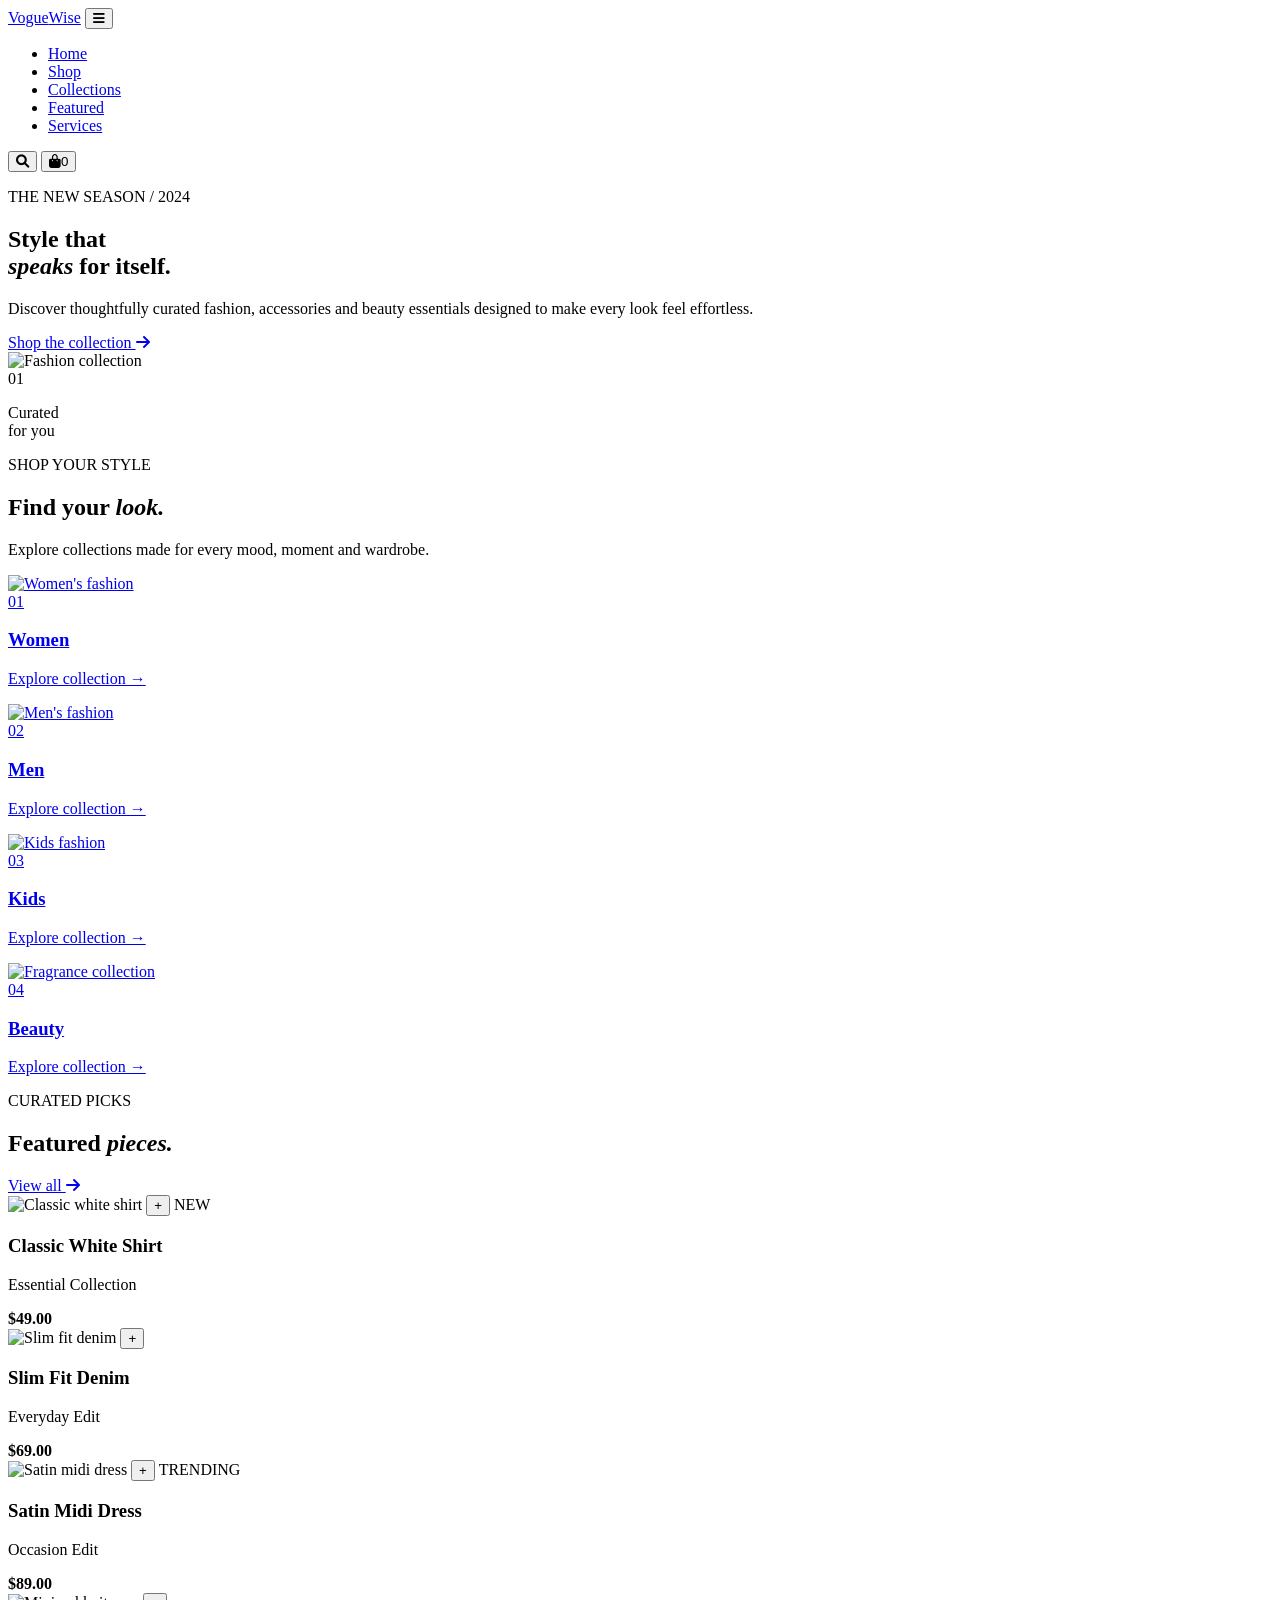
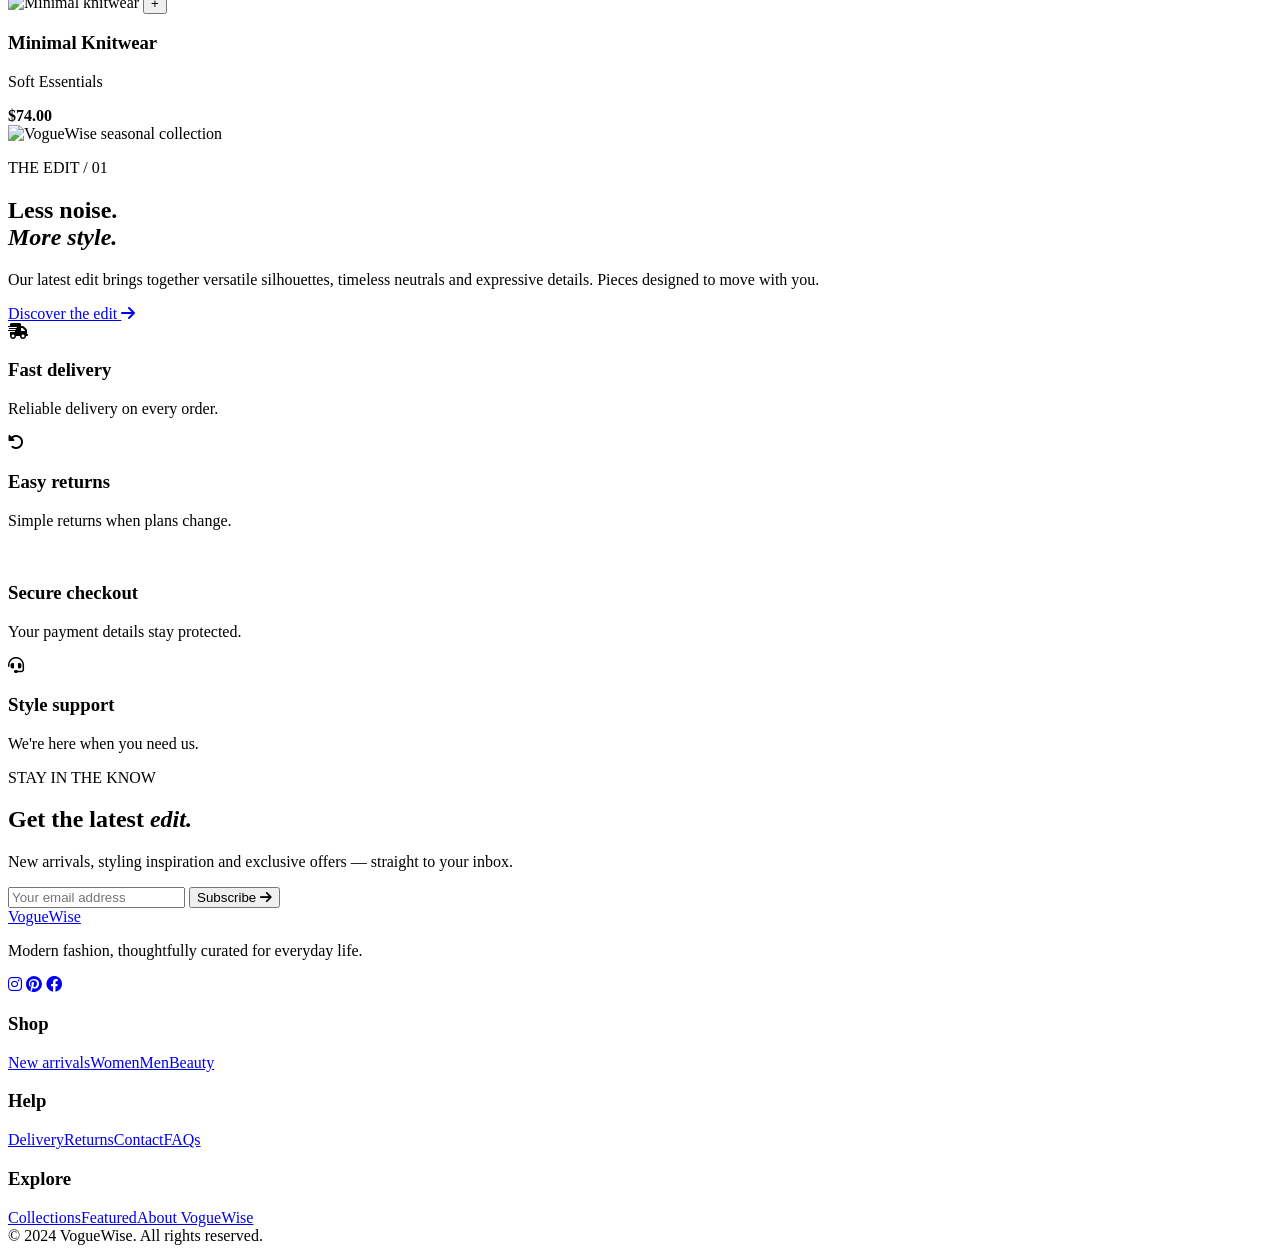
==== index.html @ 125bd2b4 "Redesign VogueWise fashion website" ====
<!DOCTYPE html>
<html lang="en">
<head>
  <meta charset="UTF-8">
  <meta name="viewport" content="width=device-width, initial-scale=1.0">
  <meta name="description" content="VogueWise — curated fashion for modern living.">
  <title>VogueWise | Modern Fashion</title>
  <link rel="preconnect" href="https://fonts.googleapis.com">
  <link rel="preconnect" href="https://fonts.gstatic.com" crossorigin>
  <link href="https://fonts.googleapis.com/css2?family=DM+Sans:wght@400;500;600;700&family=Playfair+Display:wght@500;600;700&display=swap" rel="stylesheet">
  <link rel="stylesheet" href="fashion.css">
  <link rel="stylesheet" href="https://cdnjs.cloudflare.com/ajax/libs/font-awesome/6.0.0/css/all.min.css">
</head>

<body>
  <header class="site-header">
    <nav class="nav container" aria-label="Main navigation">
      <a class="logo" href="#home">Vogue<span>Wise</span></a>

      <button class="menu-toggle" aria-label="Open menu" aria-expanded="false">
        <i class="fas fa-bars"></i>
      </button>

      <ul class="nav-links">
        <li><a href="#home">Home</a></li>
        <li><a href="#shop">Shop</a></li>
        <li><a href="#collections">Collections</a></li>
        <li><a href="#featured">Featured</a></li>
        <li><a href="#services">Services</a></li>
      </ul>

      <div class="nav-actions">
        <button aria-label="Search"><i class="fas fa-search"></i></button>
        <button aria-label="Shopping bag"><i class="fas fa-bag-shopping"></i><span class="cart-count">0</span></button>
      </div>
    </nav>
  </header>

  <main id="home">
    <section class="hero">
      <div class="hero-content container">
        <div class="hero-copy">
          <p class="eyebrow">THE NEW SEASON / 2024</p>
          <h1>Style that<br><em>speaks</em> for itself.</h1>
          <p class="hero-description">
            Discover thoughtfully curated fashion, accessories and beauty essentials
            designed to make every look feel effortless.
          </p>
          <a class="button button-dark" href="#featured">Shop the collection <i class="fas fa-arrow-right"></i></a>
        </div>
        <div class="hero-image">
          <img src="https://images.unsplash.com/photo-1483985988355-763728e1935b?auto=format&fit=crop&w=1100&q=85" alt="Fashion collection">
          <div class="hero-tag">
            <span>01</span>
            <p>Curated<br>for you</p>
          </div>
        </div>
      </div>
    </section>

    <section class="categories section container" id="shop">
      <div class="section-heading">
        <div>
          <p class="eyebrow">SHOP YOUR STYLE</p>
          <h2>Find your <em>look.</em></h2>
        </div>
        <p>Explore collections made for every mood, moment and wardrobe.</p>
      </div>

      <div class="category-grid">
        <a class="category-card category-large" href="#featured">
          <img src="https://images.unsplash.com/photo-1485968579580-b6d095142e6e?auto=format&fit=crop&w=1000&q=85" alt="Women's fashion">
          <div class="category-overlay"><span>01</span><h3>Women</h3><p>Explore collection →</p></div>
        </a>
        <a class="category-card" href="#featured">
          <img src="https://images.unsplash.com/photo-1516826957135-700dedea698c?auto=format&fit=crop&w=800&q=85" alt="Men's fashion">
          <div class="category-overlay"><span>02</span><h3>Men</h3><p>Explore collection →</p></div>
        </a>
        <a class="category-card" href="#featured">
          <img src="https://images.unsplash.com/photo-1503919005314-30d93d07d823?auto=format&fit=crop&w=800&q=85" alt="Kids fashion">
          <div class="category-overlay"><span>03</span><h3>Kids</h3><p>Explore collection →</p></div>
        </a>
        <a class="category-card" href="#featured">
          <img src="https://images.unsplash.com/photo-1594035910387-fea47794261f?auto=format&fit=crop&w=800&q=85" alt="Fragrance collection">
          <div class="category-overlay"><span>04</span><h3>Beauty</h3><p>Explore collection →</p></div>
        </a>
      </div>
    </section>

    <section class="products section" id="featured">
      <div class="container">
        <div class="section-heading">
          <div>
            <p class="eyebrow">CURATED PICKS</p>
            <h2>Featured <em>pieces.</em></h2>
          </div>
          <a class="text-link" href="#collections">View all <i class="fas fa-arrow-right"></i></a>
        </div>

        <div class="product-grid">
          <article class="product-card">
            <div class="product-image">
              <img src="https://images.unsplash.com/photo-1434389677669-e08b4cac3105?auto=format&fit=crop&w=900&q=85" alt="Classic white shirt">
              <button class="quick-add" aria-label="Add Classic White Shirt to cart">+</button>
              <span class="product-label">NEW</span>
            </div>
            <div class="product-info"><div><h3>Classic White Shirt</h3><p>Essential Collection</p></div><strong>$49.00</strong></div>
          </article>

          <article class="product-card">
            <div class="product-image">
              <img src="https://images.unsplash.com/photo-1544441893-675973e31985?auto=format&fit=crop&w=900&q=85" alt="Slim fit denim">
              <button class="quick-add" aria-label="Add Slim Fit Denim to cart">+</button>
            </div>
            <div class="product-info"><div><h3>Slim Fit Denim</h3><p>Everyday Edit</p></div><strong>$69.00</strong></div>
          </article>

          <article class="product-card">
            <div class="product-image">
              <img src="https://images.unsplash.com/photo-1595777457583-95e059d581b8?auto=format&fit=crop&w=900&q=85" alt="Satin midi dress">
              <button class="quick-add" aria-label="Add Satin Midi Dress to cart">+</button>
              <span class="product-label">TRENDING</span>
            </div>
            <div class="product-info"><div><h3>Satin Midi Dress</h3><p>Occasion Edit</p></div><strong>$89.00</strong></div>
          </article>

          <article class="product-card">
            <div class="product-image">
              <img src="https://images.unsplash.com/photo-1529139574466-a303027c1d8b?auto=format&fit=crop&w=900&q=85" alt="Minimal knitwear">
              <button class="quick-add" aria-label="Add Minimal Knitwear to cart">+</button>
            </div>
            <div class="product-info"><div><h3>Minimal Knitwear</h3><p>Soft Essentials</p></div><strong>$74.00</strong></div>
          </article>
        </div>
      </div>
    </section>

    <section class="editorial section container" id="collections">
      <div class="editorial-image">
        <img src="https://images.unsplash.com/photo-1490481651871-ab68de25d43d?auto=format&fit=crop&w=1100&q=85" alt="VogueWise seasonal collection">
      </div>
      <div class="editorial-copy">
        <p class="eyebrow">THE EDIT / 01</p>
        <h2>Less noise.<br><em>More style.</em></h2>
        <p>Our latest edit brings together versatile silhouettes, timeless neutrals and expressive details. Pieces designed to move with you.</p>
        <a class="button button-outline" href="#featured">Discover the edit <i class="fas fa-arrow-right"></i></a>
      </div>
    </section>

    <section class="services section" id="services">
      <div class="container service-grid">
        <div><i class="fas fa-truck-fast"></i><h3>Fast delivery</h3><p>Reliable delivery on every order.</p></div>
        <div><i class="fas fa-rotate-left"></i><h3>Easy returns</h3><p>Simple returns when plans change.</p></div>
        <div><i class="fas fa-shield-halved"></i><h3>Secure checkout</h3><p>Your payment details stay protected.</p></div>
        <div><i class="fas fa-headset"></i><h3>Style support</h3><p>We're here when you need us.</p></div>
      </div>
    </section>

    <section class="newsletter">
      <div class="container newsletter-inner">
        <div>
          <p class="eyebrow">STAY IN THE KNOW</p>
          <h2>Get the latest <em>edit.</em></h2>
          <p>New arrivals, styling inspiration and exclusive offers — straight to your inbox.</p>
        </div>
        <form class="subscribe-form">
          <label class="sr-only" for="email">Email address</label>
          <input id="email" type="email" placeholder="Your email address" required>
          <button type="submit">Subscribe <i class="fas fa-arrow-right"></i></button>
        </form>
      </div>
    </section>
  </main>

  <footer>
    <div class="container footer-main">
      <div class="footer-brand">
        <a class="logo" href="#home">Vogue<span>Wise</span></a>
        <p>Modern fashion, thoughtfully curated for everyday life.</p>
        <div class="social-links">
          <a href="#" aria-label="Instagram"><i class="fab fa-instagram"></i></a>
          <a href="#" aria-label="Pinterest"><i class="fab fa-pinterest"></i></a>
          <a href="#" aria-label="Facebook"><i class="fab fa-facebook"></i></a>
        </div>
      </div>
      <div class="footer-links">
        <div><h3>Shop</h3><a href="#featured">New arrivals</a><a href="#featured">Women</a><a href="#featured">Men</a><a href="#featured">Beauty</a></div>
        <div><h3>Help</h3><a href="#services">Delivery</a><a href="#services">Returns</a><a href="#services">Contact</a><a href="#services">FAQs</a></div>
        <div><h3>Explore</h3><a href="#collections">Collections</a><a href="#featured">Featured</a><a href="#home">About VogueWise</a></div>
      </div>
    </div>
    <div class="container footer-bottom"><span>© 2024 VogueWise. All rights reserved.</span></div>
  </footer>

  <script>
    const menuToggle = document.querySelector('.menu-toggle');
    const navLinks = document.querySelector('.nav-links');
    const cartCount = document.querySelector('.cart-count');
    let count = 0;

    menuToggle.addEventListener('click', () => {
      const open = navLinks.classList.toggle('open');
      menuToggle.setAttribute('aria-expanded', open);
      menuToggle.innerHTML = open ? '<i class="fas fa-xmark"></i>' : '<i class="fas fa-bars"></i>';
    });

    document.querySelectorAll('.nav-links a').forEach(link => {
      link.addEventListener('click', () => {
        navLinks.classList.remove('open');
        menuToggle.setAttribute('aria-expanded', 'false');
        menuToggle.innerHTML = '<i class="fas fa-bars"></i>';
      });
    });

    document.querySelectorAll('.quick-add').forEach(button => {
      button.addEventListener('click', () => {
        count++;
        cartCount.textContent = count;
        button.textContent = '✓';
        setTimeout(() => button.textContent = '+', 900);
      });
    });

    document.querySelector('.subscribe-form').addEventListener('submit', (event) => {
      event.preventDefault();
      const button = event.currentTarget.querySelector('button');
      button.innerHTML = 'Subscribed ✓';
      event.currentTarget.reset();
    });
  </script>
</body>
</html>
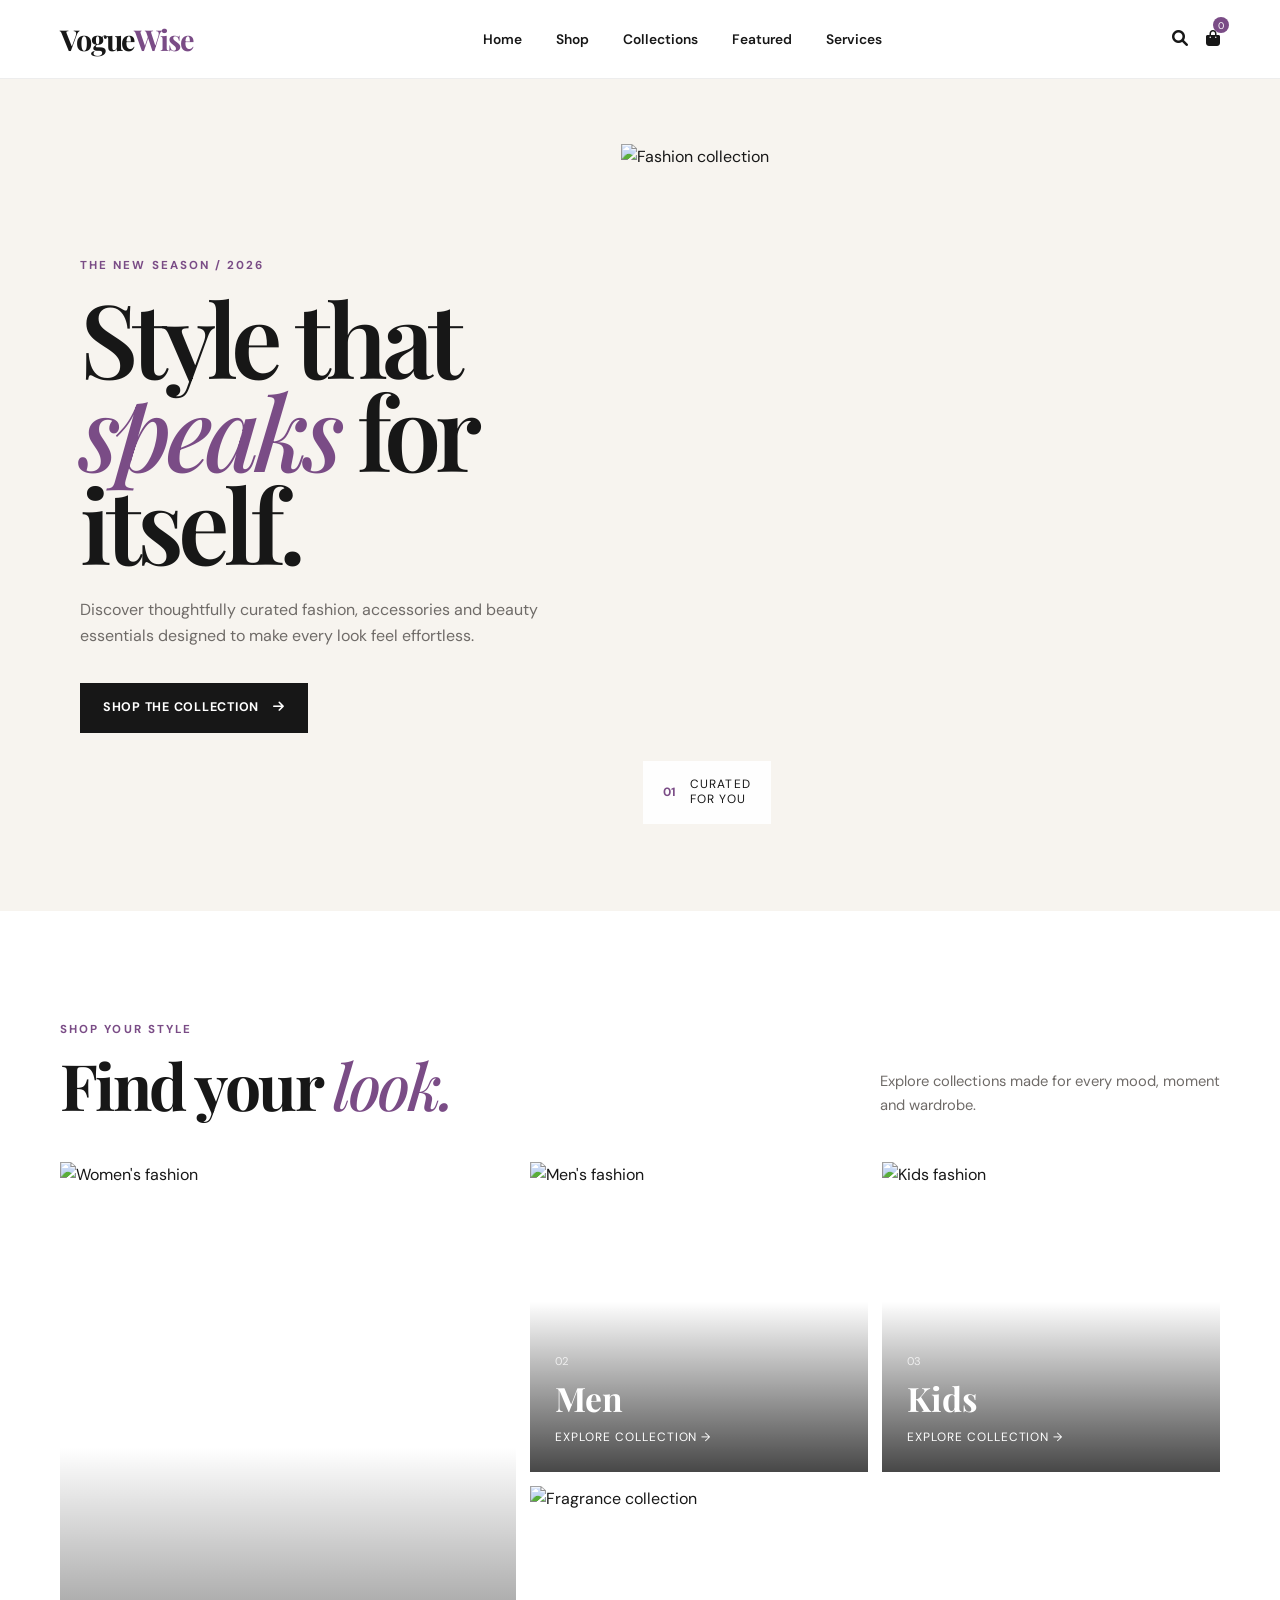
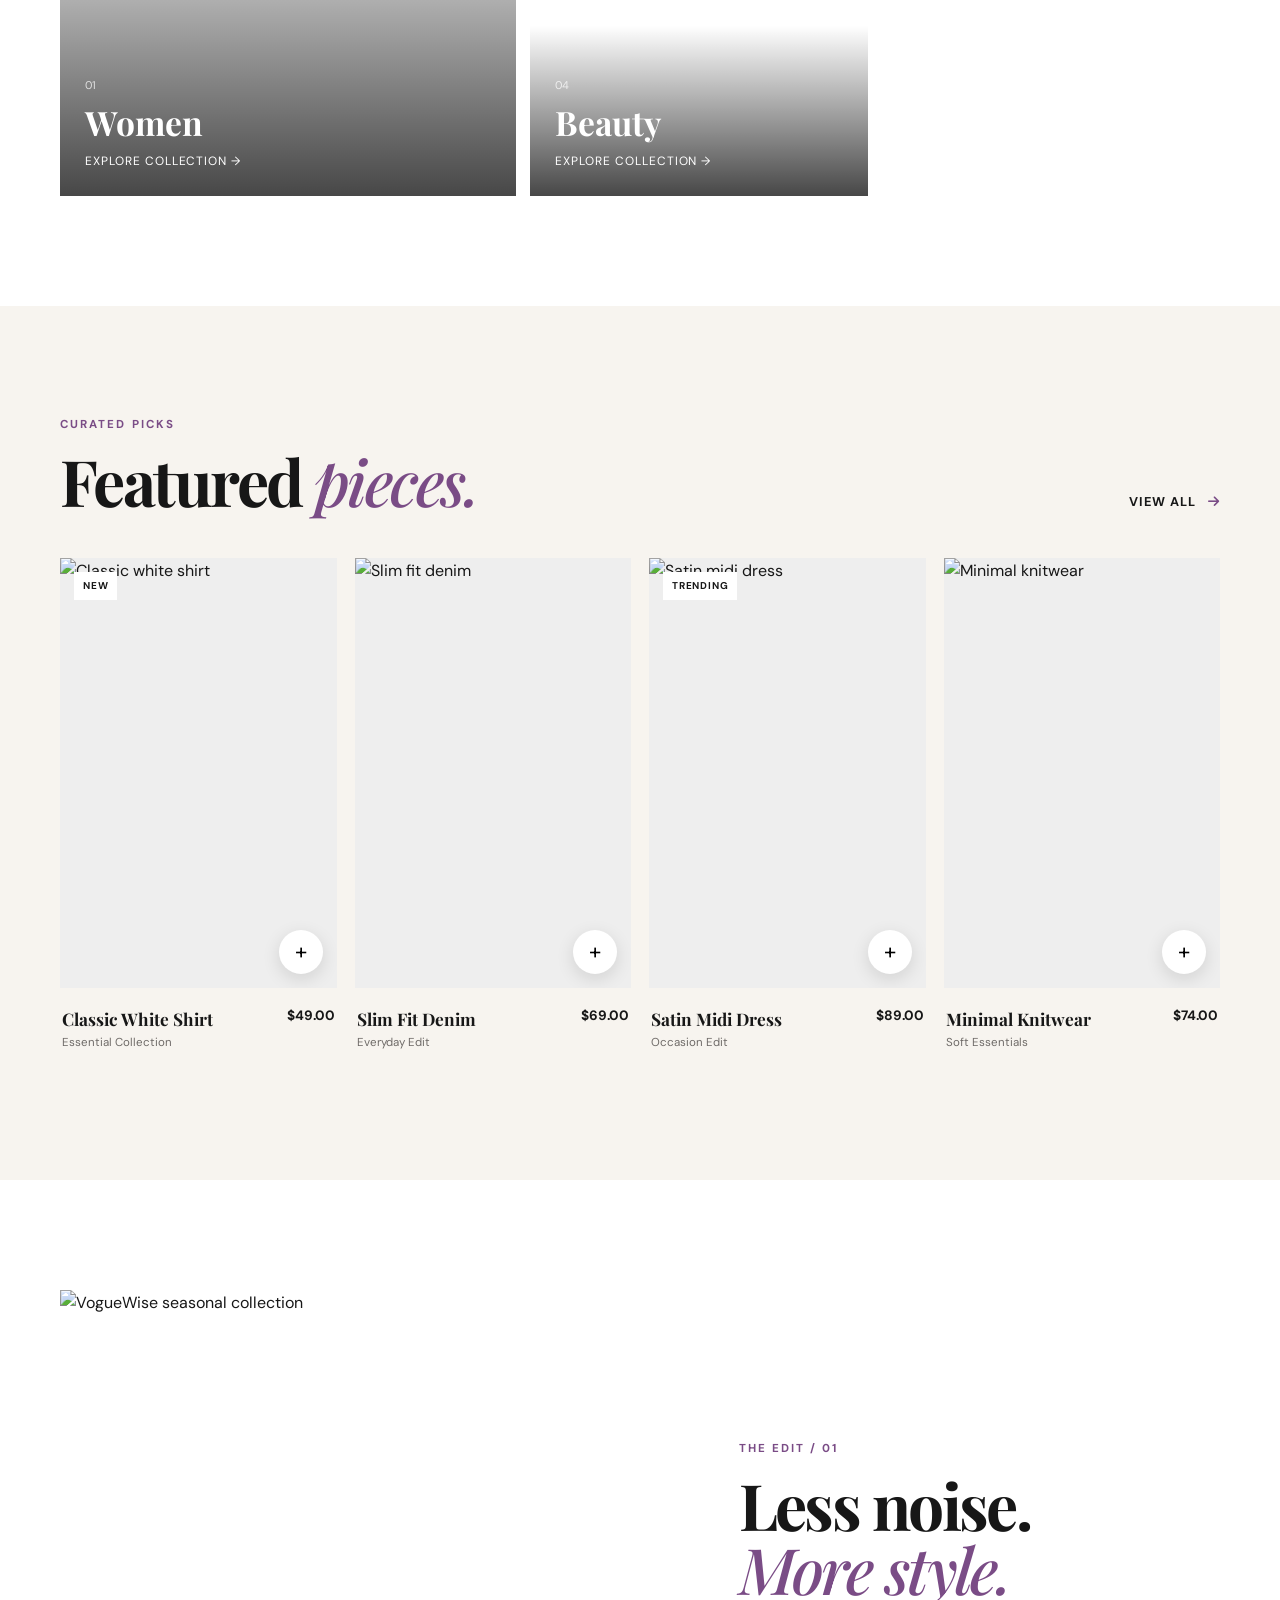
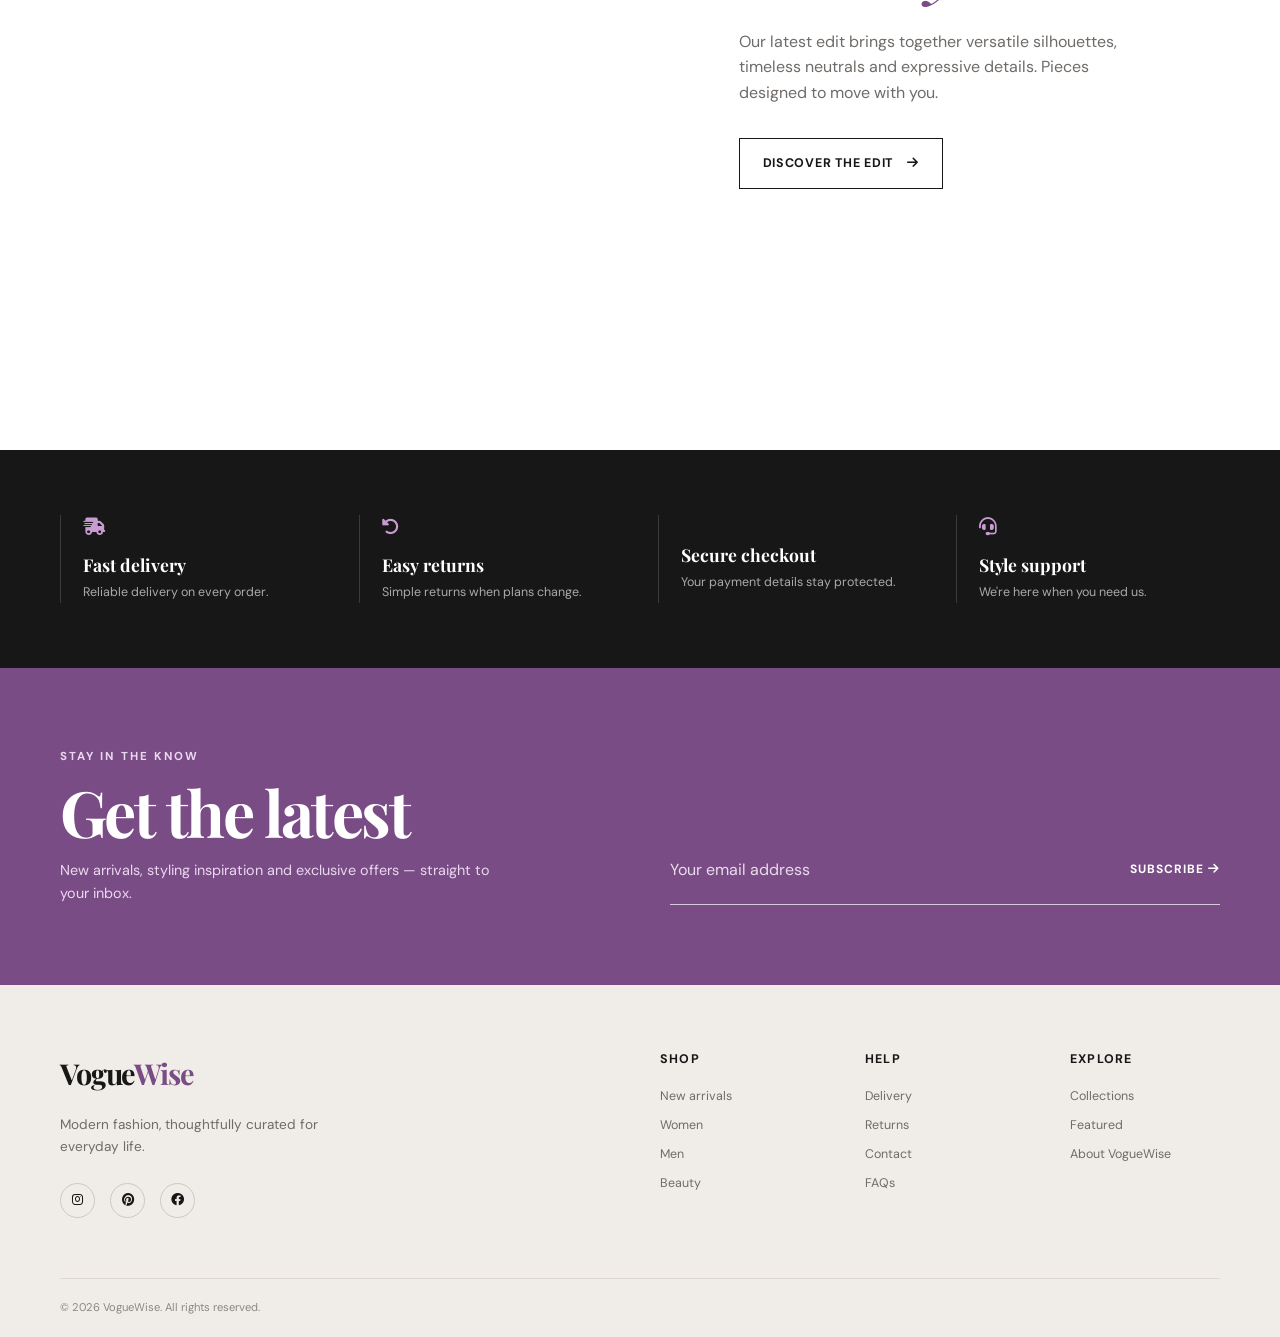
==== commit aaab8763: "Update footer and season year" ====
--- a/index.html
+++ b/index.html
@@ -40,7 +40,7 @@
     <section class="hero">
       <div class="hero-content container">
         <div class="hero-copy">
-          <p class="eyebrow">THE NEW SEASON / 2024</p>
+          <p class="eyebrow">THE NEW SEASON / 2026</p>
           <h1>Style that<br><em>speaks</em> for itself.</h1>
           <p class="hero-description">
             Discover thoughtfully curated fashion, accessories and beauty essentials
@@ -189,7 +189,7 @@
         <div><h3>Explore</h3><a href="#collections">Collections</a><a href="#featured">Featured</a><a href="#home">About VogueWise</a></div>
       </div>
     </div>
-    <div class="container footer-bottom"><span>© 2024 VogueWise. All rights reserved.</span></div>
+    <div class="container footer-bottom"><span>© 2026 VogueWise. All rights reserved.</span></div>
   </footer>
 
   <script>
--- a/fashion.css
+++ b/fashion.css
@@ -0,0 +1,326 @@
+*{
+  margin:0;
+  padding:0;
+  box-sizing:border-box
+}
+
+:root{
+  --ink:#171717;--muted:#6f6b68;--cream:#f7f4ef;--warm:#eee9e1;
+  --white:#fff;--accent:#7a4c86;--line:#ddd7cf
+}
+
+html{
+  scroll-behavior:smooth
+}
+
+body{
+  font-family:'DM Sans',sans-serif;
+  color:var(--ink);
+  background:var(--white);
+  line-height:1.6
+}
+
+img{
+  display:block;
+  width:100%
+}
+
+button,input{
+  font:inherit
+}
+
+button{
+  cursor:pointer
+}
+
+a{
+  color:inherit;
+  text-decoration:none
+}
+
+.container{
+  width:min(1160px,calc(100% - 48px));
+  margin-inline:auto
+}
+
+.section{
+  padding:110px 0
+}
+
+.eyebrow{
+  font-size:.72rem;
+  letter-spacing:.18em;
+  font-weight:700;
+  color:var(--accent);
+  margin-bottom:14px
+}
+
+h1,h2,h3,.logo{
+  font-family:'Playfair Display',serif
+}
+
+h1{
+  font-size:clamp(4rem,8vw,7.5rem);
+  line-height:.91;
+  font-weight:600;
+  letter-spacing:-.055em
+}
+
+h2{
+  font-size:clamp(2.6rem,5vw,4.5rem);
+  line-height:1;
+  letter-spacing:-.04em
+}
+
+h1 em,h2 em{
+  font-weight:500;
+  color:var(--accent)
+}
+
+.site-header{
+  position:sticky;
+  top:0;z-index:100;
+  background:rgba(255,255,255,.94);
+  backdrop-filter:blur(12px);
+  border-bottom:1px solid rgba(0,0,0,.07)
+}
+
+.nav{
+  height:78px;
+  display:flex;
+  align-items:center;
+  justify-content:space-between;
+  gap:30px
+}
+
+.logo{
+  font-size:1.8rem;
+  font-weight:700;
+  letter-spacing:-.04em
+}
+
+.logo span{
+  color:var(--accent)
+}
+
+.nav-links{
+  display:flex;
+  gap:34px;
+  list-style:none
+}
+.nav-links a{
+  font-size:.86rem;
+  font-weight:600;
+ transition:color .2s
+}
+.nav-links a:hover{
+  color:var(--accent)
+}
+.nav-actions{
+  display:flex;
+  gap:18px
+}
+.nav-actions button,.menu-toggle{
+  border:0;
+  background:none;
+  color:var(--ink);
+  font-size:1rem;
+  position:relative
+}
+.cart-count{
+  position:absolute;
+  top:-9px;
+  right:-9px;
+  background:var(--accent);
+  color:#fff;
+  width:16px;
+  height:16px;
+  border-radius:50%;
+  font-size:.6rem;
+  display:grid;
+  place-items:center
+}
+.menu-toggle{
+  display:none
+}
+
+.hero{
+  background:var(--cream);
+  min-height:calc(100vh - 78px);
+  display:flex;
+  align-items:center;
+  padding:65px 0
+}
+.hero-content{
+  display:grid;
+  grid-template-columns:.9fr 1.1fr;
+  align-items:center;
+  gap:70px
+}
+.hero-copy{
+  padding-left:20px
+}
+.hero-description{
+  max-width:470px;
+  color:var(--muted);
+  font-size:1rem;
+  margin:28px 0 34px
+}
+
+.hero-image{
+  height:min(720px,78vh);
+  position:relative;overflow:hidden
+}
+.hero-image img{
+  height:100%;
+  object-fit:cover
+}
+.hero-tag{
+  position:absolute;
+  bottom:22px;left:22px;
+  background:rgba(255,255,255,.93);
+  padding:16px 20px;
+  display:flex;
+  gap:14px;
+  align-items:center
+}
+.hero-tag span{
+  color:var(--accent);
+  font-size:.75rem;
+  font-weight:700
+}
+.hero-tag p{
+  font-size:.75rem;
+  line-height:1.3;
+  text-transform:uppercase;
+  letter-spacing:.1em
+}
+.button{
+  display:inline-flex;
+  align-items:center;
+  gap:14px;
+  padding:15px 23px;
+  font-size:.78rem;
+  font-weight:700;
+  letter-spacing:.06em;
+  text-transform:uppercase;
+  transition:.25s
+}
+.button-dark{
+  background:var(--ink);
+  color:#fff
+}
+.button-dark:hover{
+  background:var(--accent);
+  transform:translateY(-2px)
+}
+.button-outline{
+  border:1px solid var(--ink)
+}
+.button-outline:hover{
+  background:var(--ink);
+  color:#fff
+}
+.section-heading{
+  display:flex;
+  align-items:end;
+  justify-content:space-between;
+  gap:30px;
+  margin-bottom:45px
+}
+.section-heading>p{
+  max-width:340px;
+  color:var(--muted);
+  font-size:.92rem
+}
+.text-link{
+  font-size:.8rem;
+  font-weight:700;
+  text-transform:uppercase;
+  letter-spacing:.08em
+}
+.text-link i{
+  margin-left:8px;
+  color:var(--accent)
+}
+.category-grid{
+  display:grid;
+  grid-template-columns:1.35fr 1fr 1fr;
+  grid-template-rows:310px 310px;
+  gap:14px
+}
+.category-card{
+  position:relative;
+  overflow:hidden
+}
+.category-large{
+  grid-row:span 2
+}
+.category-card img{
+  height:100%;
+  object-fit:cover;
+  transition:transform .6s
+}
+.category-card:hover img{
+  transform:scale(1.045)
+}
+.category-overlay{
+  position:absolute;
+  inset:0;padding:25px;
+  color:#fff;
+  background:linear-gradient(transparent 45%,rgba(0,0,0,.72));
+  display:flex;
+  flex-direction:column;
+  justify-content:end
+}
+.category-overlay span{
+  font-size:.7rem;opacity:.75
+}
+.category-overlay h3{
+  font-size:2.1rem;
+  margin:2px 0
+}
+.category-overlay p{
+  font-size:.75rem;
+  text-transform:uppercase;
+  letter-spacing:.08em
+}
+.products{
+  background:var(--cream)}.product-grid{display:grid;grid-template-columns:repeat(4,1fr);gap:18px}.product-card{min-width:0}.product-image{height:430px;position:relative;overflow:hidden;background:#eee}.product-image img{height:100%;object-fit:cover;transition:transform .5s}.product-card:hover img{transform:scale(1.035)}
+.quick-add{
+  position:absolute;right:14px;bottom:14px;width:44px;height:44px;border:0;border-radius:50%;background:#fff;font-size:1.4rem;box-shadow:0 5px 18px rgba(0,0,0,.12);transition:.2s}.quick-add:hover{background:var(--accent);color:#fff}
+.product-label{position:absolute;top:14px;left:14px;background:#fff;padding:6px 9px;font-size:.62rem;font-weight:700;letter-spacing:.08em}.product-info{display:flex;justify-content:space-between;gap:15px;padding:17px 2px}.product-info h3{font-size:1.08rem}.product-info p{font-size:.72rem;color:var(--muted);margin-top:2px}.product-info strong{font-size:.85rem;white-space:nowrap}
+.editorial{
+  display:grid;grid-template-columns:1.1fr .9fr;gap:90px;align-items:center}.editorial-image{height:650px;overflow:hidden}.editorial-image img{height:100%;object-fit:cover}.editorial-copy p:not(.eyebrow){color:var(--muted);max-width:420px;margin:28px 0 32px}
+.services{
+  background:var(--ink);color:#fff;padding:65px 0}.service-grid{display:grid;grid-template-columns:repeat(4,1fr);gap:35px}.service-grid div{border-left:1px solid #3b3b3b;padding-left:22px}.service-grid i{color:#c99bd3;font-size:1.1rem;margin-bottom:15px}.service-grid h3{font-size:1.1rem;margin-bottom:4px}.service-grid p{font-size:.78rem;color:#aaa}
+.newsletter{
+  background:var(--accent);color:#fff;padding:80px 0}.newsletter .eyebrow{color:#ead9ee}.newsletter-inner{display:grid;grid-template-columns:1fr 1fr;align-items:end;gap:60px}.newsletter h2{margin-bottom:15px}.newsletter-inner>div>p:last-child{color:#ead9ee;max-width:450px;font-size:.9rem}.subscribe-form{display:flex;border-bottom:1px solid rgba(255,255,255,.7);padding-bottom:10px}.subscribe-form input{flex:1;border:0;outline:0;background:none;color:#fff;padding:12px 0}.subscribe-form input::placeholder{color:#e8ddea}.subscribe-form button{border:0;background:none;color:#fff;font-weight:700;text-transform:uppercase;font-size:.75rem;letter-spacing:.08em}
+footer{
+  background:#f0ede8;padding:65px 0 0}.footer-main{display:flex;justify-content:space-between;gap:60px;padding-bottom:60px}.footer-brand{max-width:300px}.footer-brand>p{color:var(--muted);font-size:.85rem;margin:18px 0 25px}.social-links{display:flex;gap:15px}.social-links a{width:35px;height:35px;border:1px solid #cfc8bf;border-radius:50%;display:grid;place-items:center;font-size:.8rem;transition:.2s}.social-links a:hover{background:var(--ink);color:#fff;border-color:var(--ink)}
+.footer-links{
+  display:grid;
+  grid-template-columns:repeat(3,150px);
+  gap:55px
+}
+.footer-links h3{font-family:'DM Sans';font-size:.78rem;text-transform:uppercase;letter-spacing:.1em;margin-bottom:17px}.footer-links a{display:block;color:var(--muted);font-size:.78rem;margin:9px 0}.footer-links a:hover{color:var(--accent)}
+.footer-bottom{border-top:1px solid var(--line);padding:20px 0;display:flex;justify-content:space-between;color:#888;font-size:.7rem}
+.sr-only{position:absolute;width:1px;height:1px;padding:0;margin:-1px;overflow:hidden;clip:rect(0,0,0,0);white-space:nowrap;border:0}
+
+@media(max-width:900px){
+  .nav-links{gap:18px}.hero-content{grid-template-columns:1fr 1fr;gap:35px}.hero-image{height:600px}
+  .category-grid{grid-template-columns:1fr 1fr;grid-template-rows:330px 330px}.category-large{grid-row:auto}
+  .product-grid{grid-template-columns:repeat(2,1fr)}.product-image{height:470px}
+  .editorial{gap:45px}.editorial-image{height:540px}.service-grid{grid-template-columns:repeat(2,1fr)}
+}
+@media(max-width:700px){
+  .container{width:min(100% - 32px,1160px)}.nav{height:70px}.menu-toggle{display:block;order:2}.nav-actions{order:3}.nav-links{position:absolute;top:70px;left:0;right:0;background:#fff;padding:20px 16px;display:none;flex-direction:column;gap:0;border-bottom:1px solid var(--line);box-shadow:0 10px 25px rgba(0,0,0,.05)}.nav-links.open{display:flex}.nav-links li{border-bottom:1px solid #eee}.nav-links a{display:block;padding:14px 4px}.nav-actions button:first-child{display:none}
+  .hero{padding:40px 0 60px}.hero-content{grid-template-columns:1fr;gap:35px}.hero-copy{padding-left:0}.hero-image{height:480px}.hero-description{margin:22px 0 28px}
+  .section{padding:75px 0}.section-heading{display:block;margin-bottom:30px}.section-heading>p{margin-top:18px}.category-grid{grid-template-columns:1fr 1fr;grid-template-rows:260px 260px;gap:9px}.category-overlay{padding:15px}.category-overlay h3{font-size:1.5rem}.category-overlay p{font-size:.62rem}
+  .product-grid{gap:25px 12px}.product-image{height:320px}.product-info{display:block}.product-info strong{display:block;margin-top:5px}
+  .editorial{grid-template-columns:1fr;gap:35px}.editorial-image{height:430px}
+  .service-grid{grid-template-columns:1fr 1fr;gap:28px 15px}.service-grid div{padding-left:14px}
+  .newsletter-inner{grid-template-columns:1fr;gap:30px}.subscribe-form{width:100%}
+  .footer-main{display:block;padding-bottom:40px}.footer-links{grid-template-columns:repeat(3,1fr);gap:18px;margin-top:45px}.footer-bottom{display:block;line-height:1.8}
+}
+@media(max-width:420px){h1{font-size:3.5rem}.category-grid{grid-template-columns:1fr;grid-template-rows:330px 330px 330px 330px}.product-grid{grid-template-columns:1fr}.product-image{height:430px}.footer-links{grid-template-columns:1fr 1fr}.footer-links div:last-child{grid-column:span 2}}
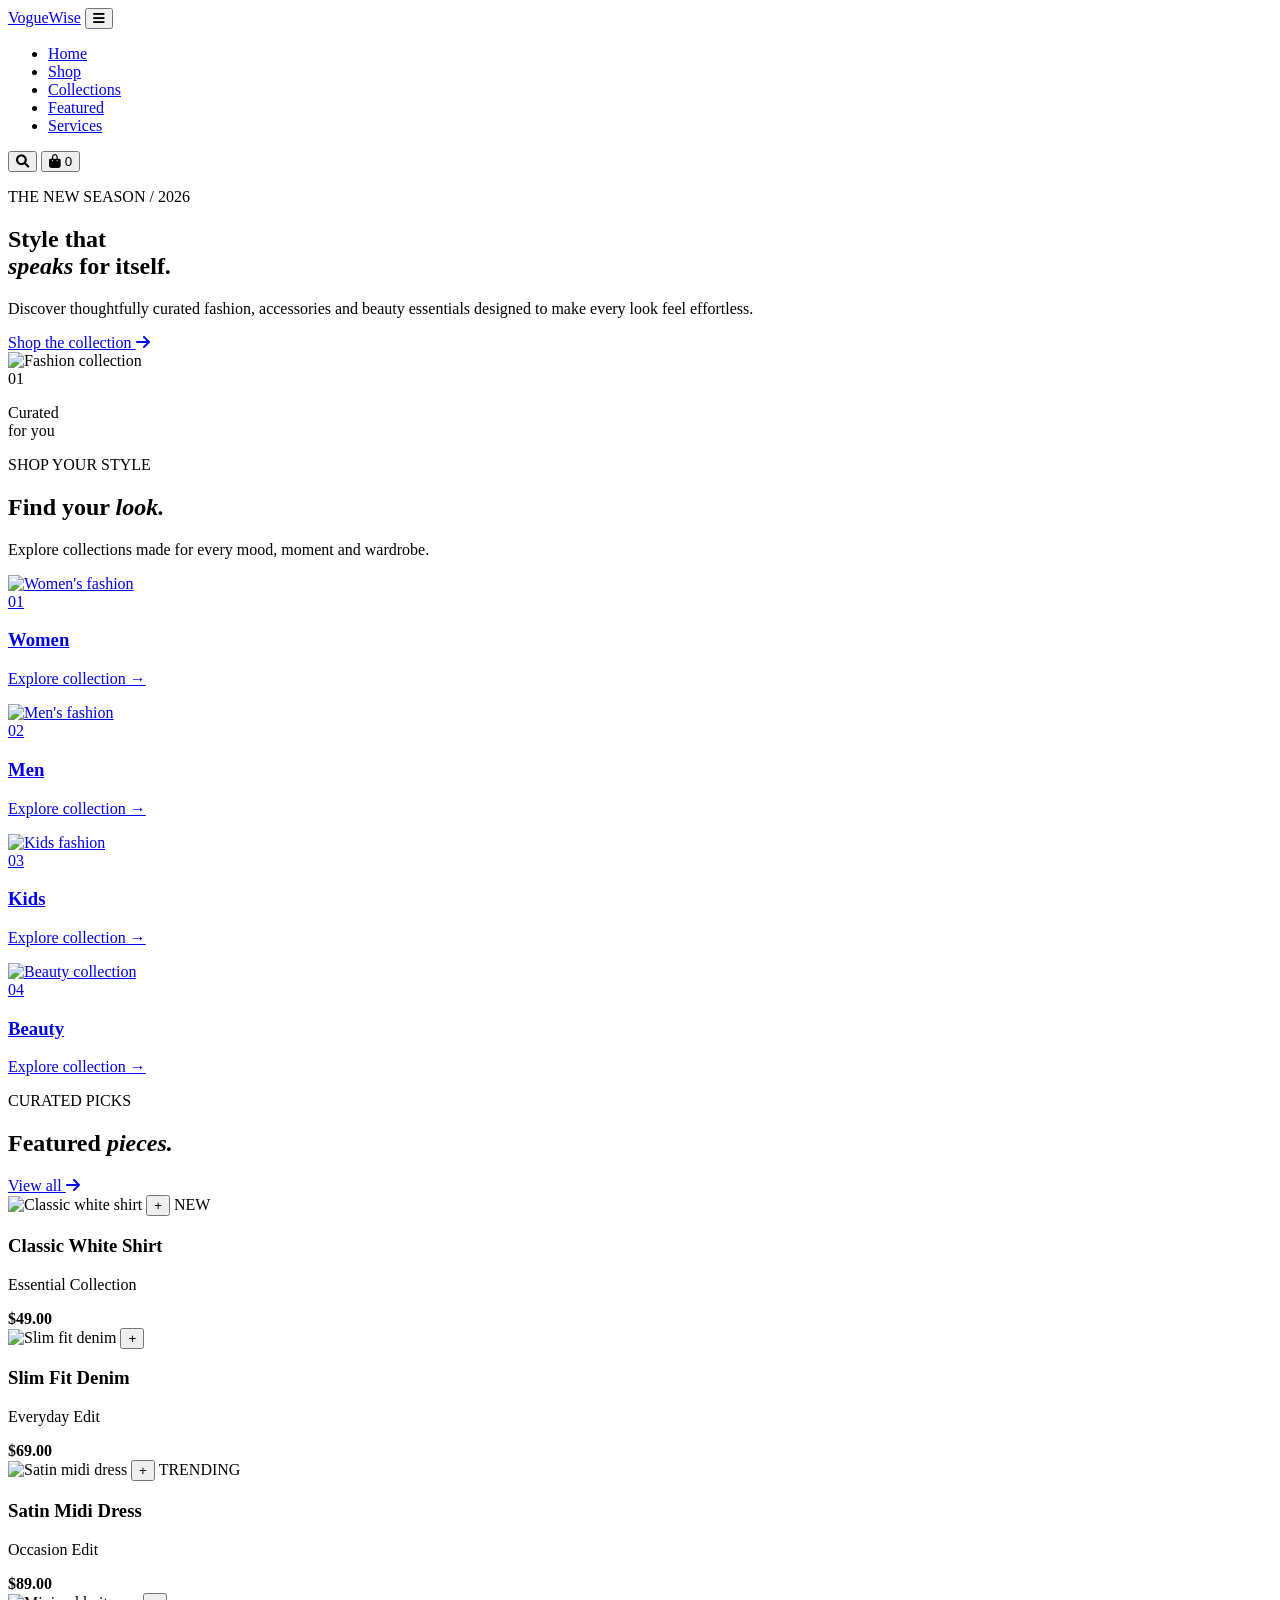
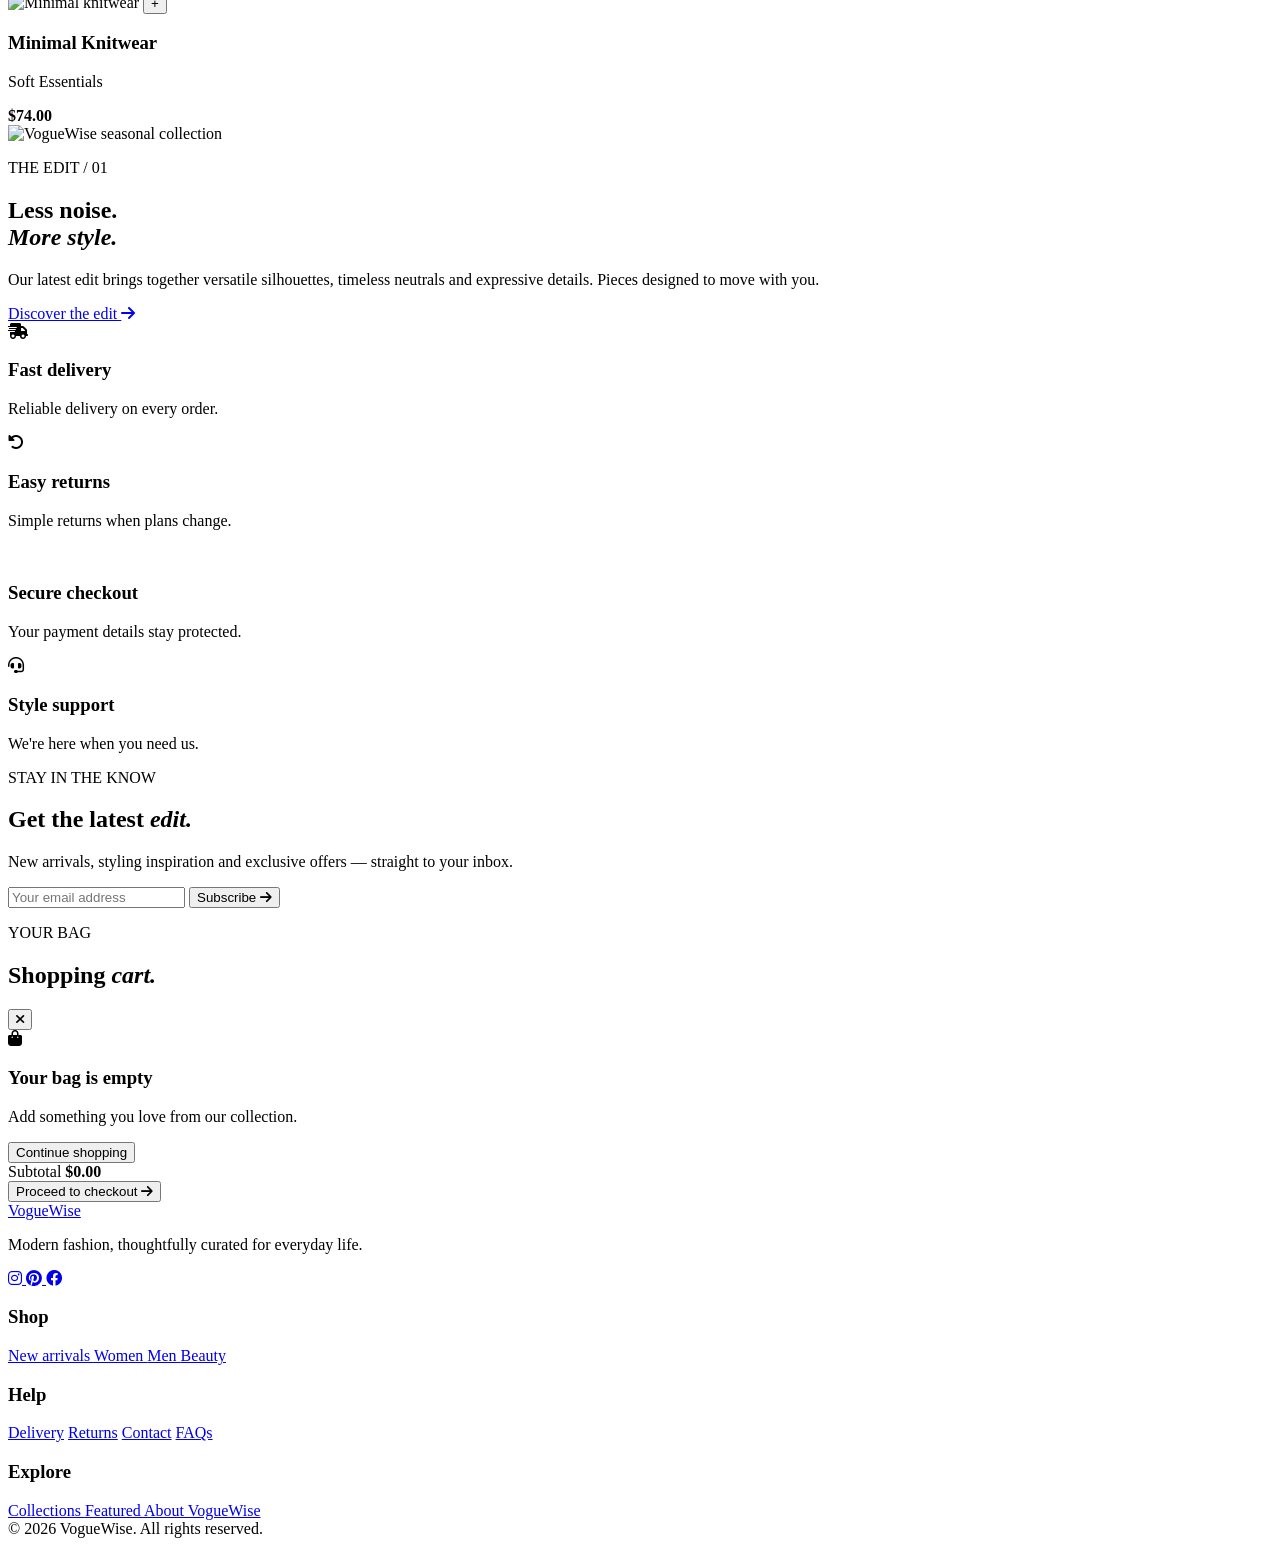
==== commit e2a95290: "Update VogueWise homepage paths" ====
--- a/index.html
+++ b/index.html
@@ -5,16 +5,21 @@
   <meta name="viewport" content="width=device-width, initial-scale=1.0">
   <meta name="description" content="VogueWise — curated fashion for modern living.">
   <title>VogueWise | Modern Fashion</title>
+
   <link rel="preconnect" href="https://fonts.googleapis.com">
   <link rel="preconnect" href="https://fonts.gstatic.com" crossorigin>
+
   <link href="https://fonts.googleapis.com/css2?family=DM+Sans:wght@400;500;600;700&family=Playfair+Display:wght@500;600;700&display=swap" rel="stylesheet">
-  <link rel="stylesheet" href="fashion.css">
+
+  <link rel="stylesheet" href="css/fashion.css">
   <link rel="stylesheet" href="https://cdnjs.cloudflare.com/ajax/libs/font-awesome/6.0.0/css/all.min.css">
 </head>
 
 <body>
+
   <header class="site-header">
     <nav class="nav container" aria-label="Main navigation">
+
       <a class="logo" href="#home">Vogue<span>Wise</span></a>
 
       <button class="menu-toggle" aria-label="Open menu" aria-expanded="false">
@@ -30,203 +35,666 @@
       </ul>
 
       <div class="nav-actions">
-        <button aria-label="Search"><i class="fas fa-search"></i></button>
-        <button aria-label="Shopping bag"><i class="fas fa-bag-shopping"></i><span class="cart-count">0</span></button>
-      </div>
+        <button aria-label="Search">
+          <i class="fas fa-search"></i>
+        </button>
+
+        <button class="cart-button" aria-label="Shopping bag">
+          <i class="fas fa-bag-shopping"></i>
+          <span class="cart-count">0</span>
+        </button>
+      </div>
+
     </nav>
   </header>
 
   <main id="home">
+
+    <!-- Hero -->
     <section class="hero">
       <div class="hero-content container">
+
         <div class="hero-copy">
           <p class="eyebrow">THE NEW SEASON / 2026</p>
-          <h1>Style that<br><em>speaks</em> for itself.</h1>
+
+          <h1>
+            Style that<br>
+            <em>speaks</em> for itself.
+          </h1>
+
           <p class="hero-description">
             Discover thoughtfully curated fashion, accessories and beauty essentials
             designed to make every look feel effortless.
           </p>
-          <a class="button button-dark" href="#featured">Shop the collection <i class="fas fa-arrow-right"></i></a>
-        </div>
+
+          <a class="button button-dark" href="#featured">
+            Shop the collection
+            <i class="fas fa-arrow-right"></i>
+          </a>
+        </div>
+
         <div class="hero-image">
-          <img src="https://images.unsplash.com/photo-1483985988355-763728e1935b?auto=format&fit=crop&w=1100&q=85" alt="Fashion collection">
+          <img
+            src="https://images.unsplash.com/photo-1483985988355-763728e1935b?auto=format&fit=crop&w=1100&q=85"
+            alt="Fashion collection"
+          >
+
           <div class="hero-tag">
             <span>01</span>
             <p>Curated<br>for you</p>
           </div>
         </div>
+
       </div>
     </section>
 
+
+    <!-- Categories -->
     <section class="categories section container" id="shop">
+
       <div class="section-heading">
         <div>
           <p class="eyebrow">SHOP YOUR STYLE</p>
           <h2>Find your <em>look.</em></h2>
         </div>
-        <p>Explore collections made for every mood, moment and wardrobe.</p>
+
+        <p>
+          Explore collections made for every mood, moment and wardrobe.
+        </p>
       </div>
 
       <div class="category-grid">
-        <a class="category-card category-large" href="#featured">
-          <img src="https://images.unsplash.com/photo-1485968579580-b6d095142e6e?auto=format&fit=crop&w=1000&q=85" alt="Women's fashion">
-          <div class="category-overlay"><span>01</span><h3>Women</h3><p>Explore collection →</p></div>
+
+        <a
+          class="category-card category-large"
+          href="templates/collections.html#women"
+        >
+          <img
+            src="https://images.unsplash.com/photo-1485968579580-b6d095142e6e?auto=format&fit=crop&w=1000&q=85"
+            alt="Women's fashion"
+          >
+
+          <div class="category-overlay">
+            <span>01</span>
+            <h3>Women</h3>
+            <p>Explore collection →</p>
+          </div>
         </a>
-        <a class="category-card" href="#featured">
-          <img src="https://images.unsplash.com/photo-1516826957135-700dedea698c?auto=format&fit=crop&w=800&q=85" alt="Men's fashion">
-          <div class="category-overlay"><span>02</span><h3>Men</h3><p>Explore collection →</p></div>
+
+
+        <a
+          class="category-card"
+          href="templates/collections.html#men"
+        >
+          <img
+            src="https://images.unsplash.com/photo-1516826957135-700dedea698c?auto=format&fit=crop&w=800&q=85"
+            alt="Men's fashion"
+          >
+
+          <div class="category-overlay">
+            <span>02</span>
+            <h3>Men</h3>
+            <p>Explore collection →</p>
+          </div>
         </a>
-        <a class="category-card" href="#featured">
-          <img src="https://images.unsplash.com/photo-1503919005314-30d93d07d823?auto=format&fit=crop&w=800&q=85" alt="Kids fashion">
-          <div class="category-overlay"><span>03</span><h3>Kids</h3><p>Explore collection →</p></div>
+
+
+        <a
+          class="category-card"
+          href="templates/collections.html#kids"
+        >
+          <img
+            src="https://images.unsplash.com/photo-1503919005314-30d93d07d823?auto=format&fit=crop&w=800&q=85"
+            alt="Kids fashion"
+          >
+
+          <div class="category-overlay">
+            <span>03</span>
+            <h3>Kids</h3>
+            <p>Explore collection →</p>
+          </div>
         </a>
-        <a class="category-card" href="#featured">
-          <img src="https://images.unsplash.com/photo-1594035910387-fea47794261f?auto=format&fit=crop&w=800&q=85" alt="Fragrance collection">
-          <div class="category-overlay"><span>04</span><h3>Beauty</h3><p>Explore collection →</p></div>
+
+
+        <a
+          class="category-card"
+          href="templates/collections.html#beauty"
+        >
+          <img
+            src="https://images.unsplash.com/photo-1594035910387-fea47794261f?auto=format&fit=crop&w=800&q=85"
+            alt="Beauty collection"
+          >
+
+          <div class="category-overlay">
+            <span>04</span>
+            <h3>Beauty</h3>
+            <p>Explore collection →</p>
+          </div>
         </a>
+
       </div>
     </section>
 
+
+    <!-- Featured Products -->
     <section class="products section" id="featured">
+
       <div class="container">
+
         <div class="section-heading">
+
           <div>
             <p class="eyebrow">CURATED PICKS</p>
             <h2>Featured <em>pieces.</em></h2>
           </div>
-          <a class="text-link" href="#collections">View all <i class="fas fa-arrow-right"></i></a>
-        </div>
+
+          <a class="text-link" href="templates/collections.html">
+            View all
+            <i class="fas fa-arrow-right"></i>
+          </a>
+
+        </div>
+
 
         <div class="product-grid">
+
           <article class="product-card">
+
             <div class="product-image">
-              <img src="https://images.unsplash.com/photo-1434389677669-e08b4cac3105?auto=format&fit=crop&w=900&q=85" alt="Classic white shirt">
-              <button class="quick-add" aria-label="Add Classic White Shirt to cart">+</button>
+
+              <img
+                src="https://images.unsplash.com/photo-1434389677669-e08b4cac3105?auto=format&fit=crop&w=900&q=85"
+                alt="Classic white shirt"
+              >
+
+              <button
+                class="quick-add"
+                aria-label="Add Classic White Shirt to cart"
+              >
+                +
+              </button>
+
               <span class="product-label">NEW</span>
+
             </div>
-            <div class="product-info"><div><h3>Classic White Shirt</h3><p>Essential Collection</p></div><strong>$49.00</strong></div>
+
+            <div class="product-info">
+
+              <div>
+                <h3>Classic White Shirt</h3>
+                <p>Essential Collection</p>
+              </div>
+
+              <strong>$49.00</strong>
+
+            </div>
+
           </article>
 
+
           <article class="product-card">
+
             <div class="product-image">
-              <img src="https://images.unsplash.com/photo-1544441893-675973e31985?auto=format&fit=crop&w=900&q=85" alt="Slim fit denim">
-              <button class="quick-add" aria-label="Add Slim Fit Denim to cart">+</button>
+
+              <img
+                src="https://images.unsplash.com/photo-1544441893-675973e31985?auto=format&fit=crop&w=900&q=85"
+                alt="Slim fit denim"
+              >
+
+              <button
+                class="quick-add"
+                aria-label="Add Slim Fit Denim to cart"
+              >
+                +
+              </button>
+
             </div>
-            <div class="product-info"><div><h3>Slim Fit Denim</h3><p>Everyday Edit</p></div><strong>$69.00</strong></div>
+
+            <div class="product-info">
+
+              <div>
+                <h3>Slim Fit Denim</h3>
+                <p>Everyday Edit</p>
+              </div>
+
+              <strong>$69.00</strong>
+
+            </div>
+
           </article>
 
+
           <article class="product-card">
+
             <div class="product-image">
-              <img src="https://images.unsplash.com/photo-1595777457583-95e059d581b8?auto=format&fit=crop&w=900&q=85" alt="Satin midi dress">
-              <button class="quick-add" aria-label="Add Satin Midi Dress to cart">+</button>
+
+              <img
+                src="https://images.unsplash.com/photo-1595777457583-95e059d581b8?auto=format&fit=crop&w=900&q=85"
+                alt="Satin midi dress"
+              >
+
+              <button
+                class="quick-add"
+                aria-label="Add Satin Midi Dress to cart"
+              >
+                +
+              </button>
+
               <span class="product-label">TRENDING</span>
+
             </div>
-            <div class="product-info"><div><h3>Satin Midi Dress</h3><p>Occasion Edit</p></div><strong>$89.00</strong></div>
+
+            <div class="product-info">
+
+              <div>
+                <h3>Satin Midi Dress</h3>
+                <p>Occasion Edit</p>
+              </div>
+
+              <strong>$89.00</strong>
+
+            </div>
+
           </article>
 
+
           <article class="product-card">
+
             <div class="product-image">
-              <img src="https://images.unsplash.com/photo-1529139574466-a303027c1d8b?auto=format&fit=crop&w=900&q=85" alt="Minimal knitwear">
-              <button class="quick-add" aria-label="Add Minimal Knitwear to cart">+</button>
+
+              <img
+                src="https://images.unsplash.com/photo-1529139574466-a303027c1d8b?auto=format&fit=crop&w=900&q=85"
+                alt="Minimal knitwear"
+              >
+
+              <button
+                class="quick-add"
+                aria-label="Add Minimal Knitwear to cart"
+              >
+                +
+              </button>
+
             </div>
-            <div class="product-info"><div><h3>Minimal Knitwear</h3><p>Soft Essentials</p></div><strong>$74.00</strong></div>
+
+            <div class="product-info">
+
+              <div>
+                <h3>Minimal Knitwear</h3>
+                <p>Soft Essentials</p>
+              </div>
+
+              <strong>$74.00</strong>
+
+            </div>
+
           </article>
+
         </div>
       </div>
     </section>
 
+
+    <!-- Editorial -->
     <section class="editorial section container" id="collections">
+
       <div class="editorial-image">
-        <img src="https://images.unsplash.com/photo-1490481651871-ab68de25d43d?auto=format&fit=crop&w=1100&q=85" alt="VogueWise seasonal collection">
-      </div>
+
+        <img
+          src="https://images.unsplash.com/photo-1490481651871-ab68de25d43d?auto=format&fit=crop&w=1100&q=85"
+          alt="VogueWise seasonal collection"
+        >
+
+      </div>
+
       <div class="editorial-copy">
+
         <p class="eyebrow">THE EDIT / 01</p>
-        <h2>Less noise.<br><em>More style.</em></h2>
-        <p>Our latest edit brings together versatile silhouettes, timeless neutrals and expressive details. Pieces designed to move with you.</p>
-        <a class="button button-outline" href="#featured">Discover the edit <i class="fas fa-arrow-right"></i></a>
-      </div>
+
+        <h2>
+          Less noise.<br>
+          <em>More style.</em>
+        </h2>
+
+        <p>
+          Our latest edit brings together versatile silhouettes, timeless
+          neutrals and expressive details. Pieces designed to move with you.
+        </p>
+
+        <a class="button button-outline" href="templates/collections.html">
+          Discover the edit
+          <i class="fas fa-arrow-right"></i>
+        </a>
+
+      </div>
+
     </section>
 
+
+    <!-- Services -->
     <section class="services section" id="services">
+
       <div class="container service-grid">
-        <div><i class="fas fa-truck-fast"></i><h3>Fast delivery</h3><p>Reliable delivery on every order.</p></div>
-        <div><i class="fas fa-rotate-left"></i><h3>Easy returns</h3><p>Simple returns when plans change.</p></div>
-        <div><i class="fas fa-shield-halved"></i><h3>Secure checkout</h3><p>Your payment details stay protected.</p></div>
-        <div><i class="fas fa-headset"></i><h3>Style support</h3><p>We're here when you need us.</p></div>
-      </div>
+
+        <div>
+          <i class="fas fa-truck-fast"></i>
+          <h3>Fast delivery</h3>
+          <p>Reliable delivery on every order.</p>
+        </div>
+
+        <div>
+          <i class="fas fa-rotate-left"></i>
+          <h3>Easy returns</h3>
+          <p>Simple returns when plans change.</p>
+        </div>
+
+        <div>
+          <i class="fas fa-shield-halved"></i>
+          <h3>Secure checkout</h3>
+          <p>Your payment details stay protected.</p>
+        </div>
+
+        <div>
+          <i class="fas fa-headset"></i>
+          <h3>Style support</h3>
+          <p>We're here when you need us.</p>
+        </div>
+
+      </div>
+
     </section>
 
+
+    <!-- Newsletter -->
     <section class="newsletter">
+
       <div class="container newsletter-inner">
-        <div>
+
+        <div>
+
           <p class="eyebrow">STAY IN THE KNOW</p>
-          <h2>Get the latest <em>edit.</em></h2>
-          <p>New arrivals, styling inspiration and exclusive offers — straight to your inbox.</p>
-        </div>
+
+          <h2>
+            Get the latest <em>edit.</em>
+          </h2>
+
+          <p>
+            New arrivals, styling inspiration and exclusive offers —
+            straight to your inbox.
+          </p>
+
+        </div>
+
         <form class="subscribe-form">
-          <label class="sr-only" for="email">Email address</label>
-          <input id="email" type="email" placeholder="Your email address" required>
-          <button type="submit">Subscribe <i class="fas fa-arrow-right"></i></button>
+
+          <label class="sr-only" for="email">
+            Email address
+          </label>
+
+          <input
+            id="email"
+            type="email"
+            placeholder="Your email address"
+            required
+          >
+
+          <button type="submit">
+            Subscribe
+            <i class="fas fa-arrow-right"></i>
+          </button>
+
         </form>
-      </div>
+
+      </div>
+
     </section>
+
+
+    <!-- Cart Drawer -->
+    <div class="cart-overlay"></div>
+
+    <aside class="cart-drawer" aria-label="Shopping cart">
+
+      <div class="cart-header">
+
+        <div>
+          <p class="eyebrow">YOUR BAG</p>
+          <h2>
+            Shopping <em>cart.</em>
+          </h2>
+        </div>
+
+        <button class="cart-close" aria-label="Close cart">
+          <i class="fas fa-xmark"></i>
+        </button>
+
+      </div>
+
+
+      <div class="cart-items">
+        <!-- Cart items are rendered by JavaScript -->
+      </div>
+
+
+      <div class="cart-empty">
+
+        <i class="fas fa-bag-shopping"></i>
+
+        <h3>Your bag is empty</h3>
+
+        <p>
+          Add something you love from our collection.
+        </p>
+
+        <button class="button button-dark continue-shopping">
+          Continue shopping
+        </button>
+
+      </div>
+
+
+      <div class="cart-footer">
+
+        <div class="cart-total">
+
+          <span>Subtotal</span>
+
+          <strong>
+            $<span class="cart-total-amount">0.00</span>
+          </strong>
+
+        </div>
+
+        <button class="button button-dark checkout-button">
+          Proceed to checkout
+          <i class="fas fa-arrow-right"></i>
+        </button>
+
+      </div>
+
+    </aside>
+
   </main>
 
+
+  <!-- Footer -->
   <footer>
+
     <div class="container footer-main">
+
       <div class="footer-brand">
-        <a class="logo" href="#home">Vogue<span>Wise</span></a>
-        <p>Modern fashion, thoughtfully curated for everyday life.</p>
+
+        <a class="logo" href="#home">
+          Vogue<span>Wise</span>
+        </a>
+
+        <p>
+          Modern fashion, thoughtfully curated for everyday life.
+        </p>
+
         <div class="social-links">
-          <a href="#" aria-label="Instagram"><i class="fab fa-instagram"></i></a>
-          <a href="#" aria-label="Pinterest"><i class="fab fa-pinterest"></i></a>
-          <a href="#" aria-label="Facebook"><i class="fab fa-facebook"></i></a>
-        </div>
-      </div>
+
+          <a href="#" aria-label="Instagram">
+            <i class="fab fa-instagram"></i>
+          </a>
+
+          <a href="#" aria-label="Pinterest">
+            <i class="fab fa-pinterest"></i>
+          </a>
+
+          <a href="#" aria-label="Facebook">
+            <i class="fab fa-facebook"></i>
+          </a>
+
+        </div>
+
+      </div>
+
+
       <div class="footer-links">
-        <div><h3>Shop</h3><a href="#featured">New arrivals</a><a href="#featured">Women</a><a href="#featured">Men</a><a href="#featured">Beauty</a></div>
-        <div><h3>Help</h3><a href="#services">Delivery</a><a href="#services">Returns</a><a href="#services">Contact</a><a href="#services">FAQs</a></div>
-        <div><h3>Explore</h3><a href="#collections">Collections</a><a href="#featured">Featured</a><a href="#home">About VogueWise</a></div>
-      </div>
+
+        <div>
+
+          <h3>Shop</h3>
+
+          <a href="templates/collections.html">
+            New arrivals
+          </a>
+
+          <a href="templates/collections.html#women">
+            Women
+          </a>
+
+          <a href="templates/collections.html#men">
+            Men
+          </a>
+
+          <a href="templates/collections.html#beauty">
+            Beauty
+          </a>
+
+        </div>
+
+
+        <div>
+
+          <h3>Help</h3>
+
+          <a href="#services">Delivery</a>
+          <a href="#services">Returns</a>
+          <a href="#services">Contact</a>
+          <a href="#services">FAQs</a>
+
+        </div>
+
+
+        <div>
+
+          <h3>Explore</h3>
+
+          <a href="templates/collections.html">
+            Collections
+          </a>
+
+          <a href="#featured">
+            Featured
+          </a>
+
+          <a href="#home">
+            About VogueWise
+          </a>
+
+        </div>
+
+      </div>
+
     </div>
-    <div class="container footer-bottom"><span>© 2026 VogueWise. All rights reserved.</span></div>
+
+
+    <div class="container footer-bottom">
+
+      <span>
+        © 2026 VogueWise. All rights reserved.
+      </span>
+
+    </div>
+
   </footer>
 
+
+  <!-- Homepage interactions -->
   <script>
     const menuToggle = document.querySelector('.menu-toggle');
     const navLinks = document.querySelector('.nav-links');
-    const cartCount = document.querySelector('.cart-count');
-    let count = 0;
 
     menuToggle.addEventListener('click', () => {
+
       const open = navLinks.classList.toggle('open');
+
       menuToggle.setAttribute('aria-expanded', open);
-      menuToggle.innerHTML = open ? '<i class="fas fa-xmark"></i>' : '<i class="fas fa-bars"></i>';
+
+      menuToggle.innerHTML = open
+        ? '<i class="fas fa-xmark"></i>'
+        : '<i class="fas fa-bars"></i>';
+
     });
 
+
     document.querySelectorAll('.nav-links a').forEach(link => {
+
       link.addEventListener('click', () => {
+
         navLinks.classList.remove('open');
-        menuToggle.setAttribute('aria-expanded', 'false');
-        menuToggle.innerHTML = '<i class="fas fa-bars"></i>';
+
+        menuToggle.setAttribute(
+          'aria-expanded',
+          'false'
+        );
+
+        menuToggle.innerHTML =
+          '<i class="fas fa-bars"></i>';
+
       });
+
     });
 
-    document.querySelectorAll('.quick-add').forEach(button => {
+
+    document.querySelectorAll('.quick-add').forEach((button, index) => {
+
       button.addEventListener('click', () => {
-        count++;
-        cartCount.textContent = count;
+
+        addToCart(index + 1);
+
         button.textContent = '✓';
-        setTimeout(() => button.textContent = '+', 900);
+
+        setTimeout(() => {
+          button.textContent = '+';
+        }, 900);
+
       });
+
     });
 
-    document.querySelector('.subscribe-form').addEventListener('submit', (event) => {
-      event.preventDefault();
-      const button = event.currentTarget.querySelector('button');
-      button.innerHTML = 'Subscribed ✓';
-      event.currentTarget.reset();
-    });
+
+    document.querySelector('.subscribe-form').addEventListener(
+      'submit',
+      (event) => {
+
+        event.preventDefault();
+
+        const button =
+          event.currentTarget.querySelector('button');
+
+        button.innerHTML = 'Subscribed ✓';
+
+        event.currentTarget.reset();
+
+      }
+    );
   </script>
+
+
+  <!-- VogueWise JavaScript -->
+  <script src="js/script.js"></script>
+
 </body>
-</html>
+</html>
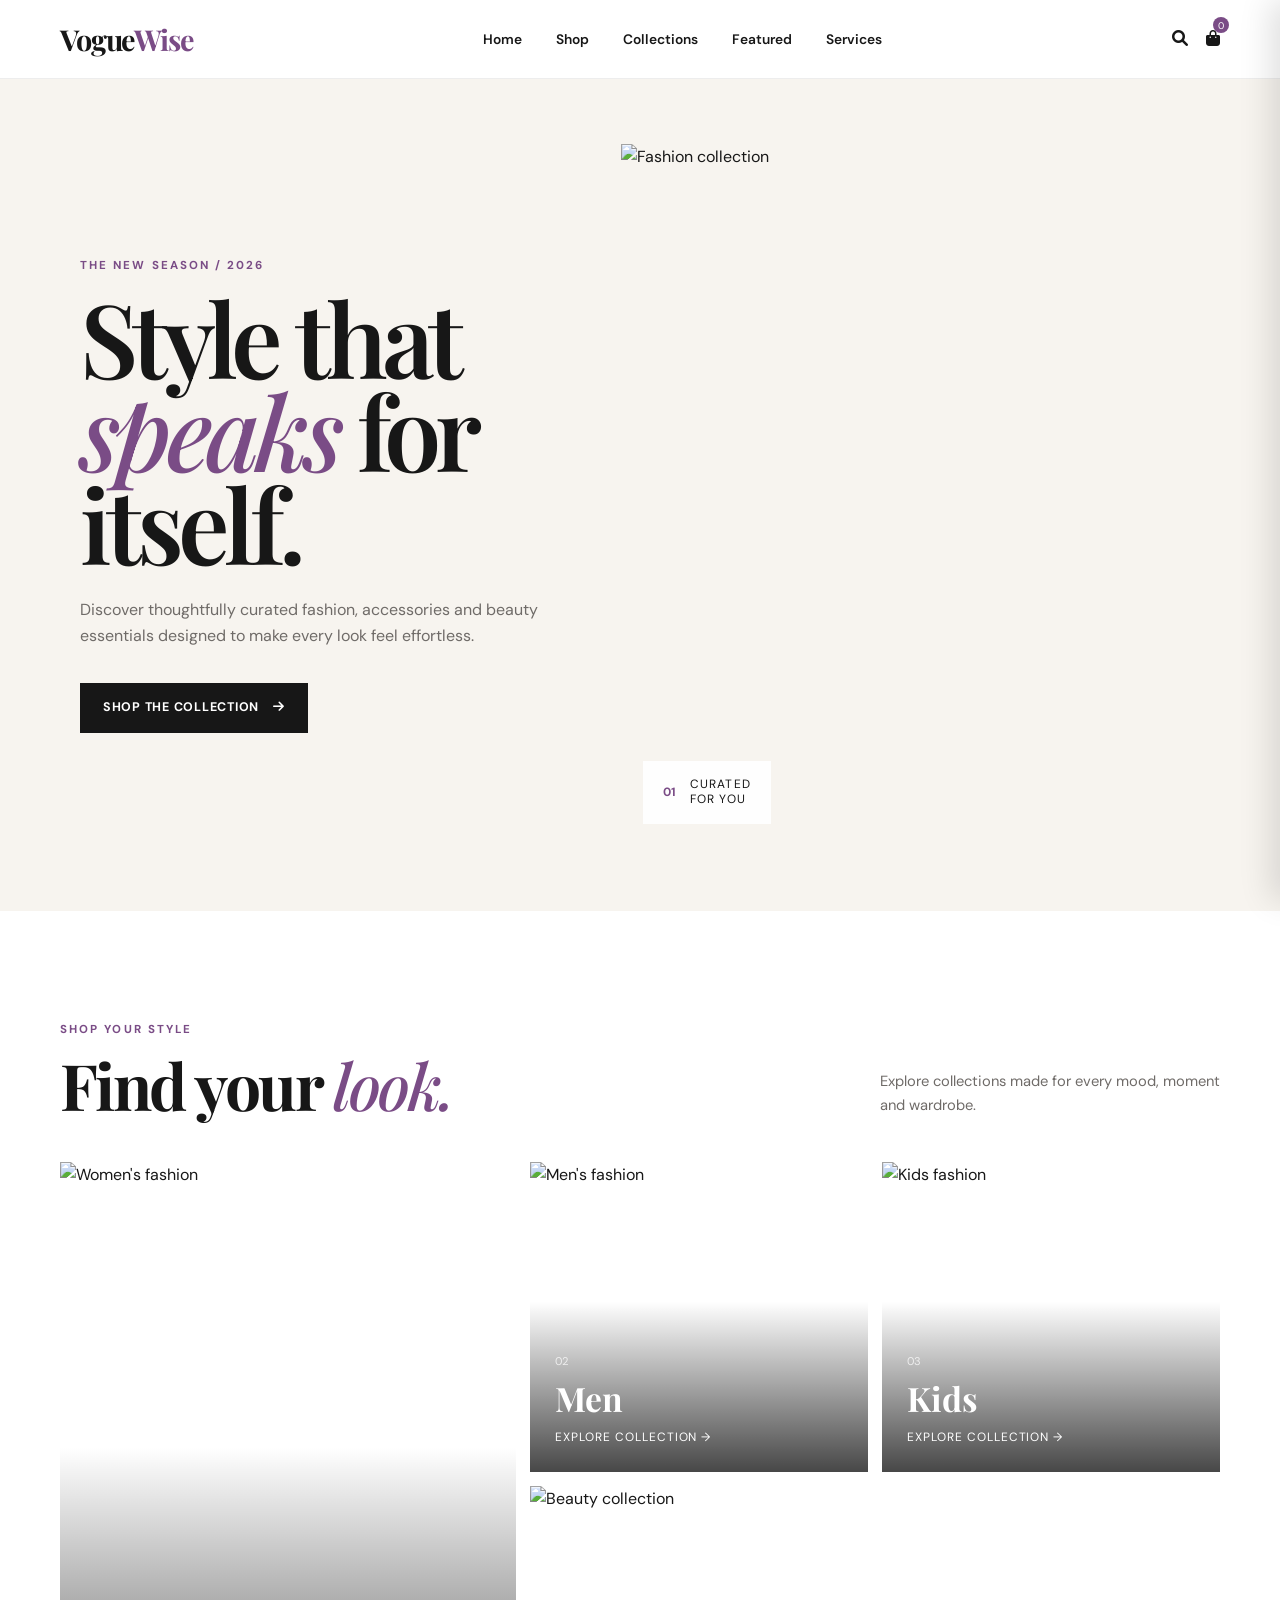
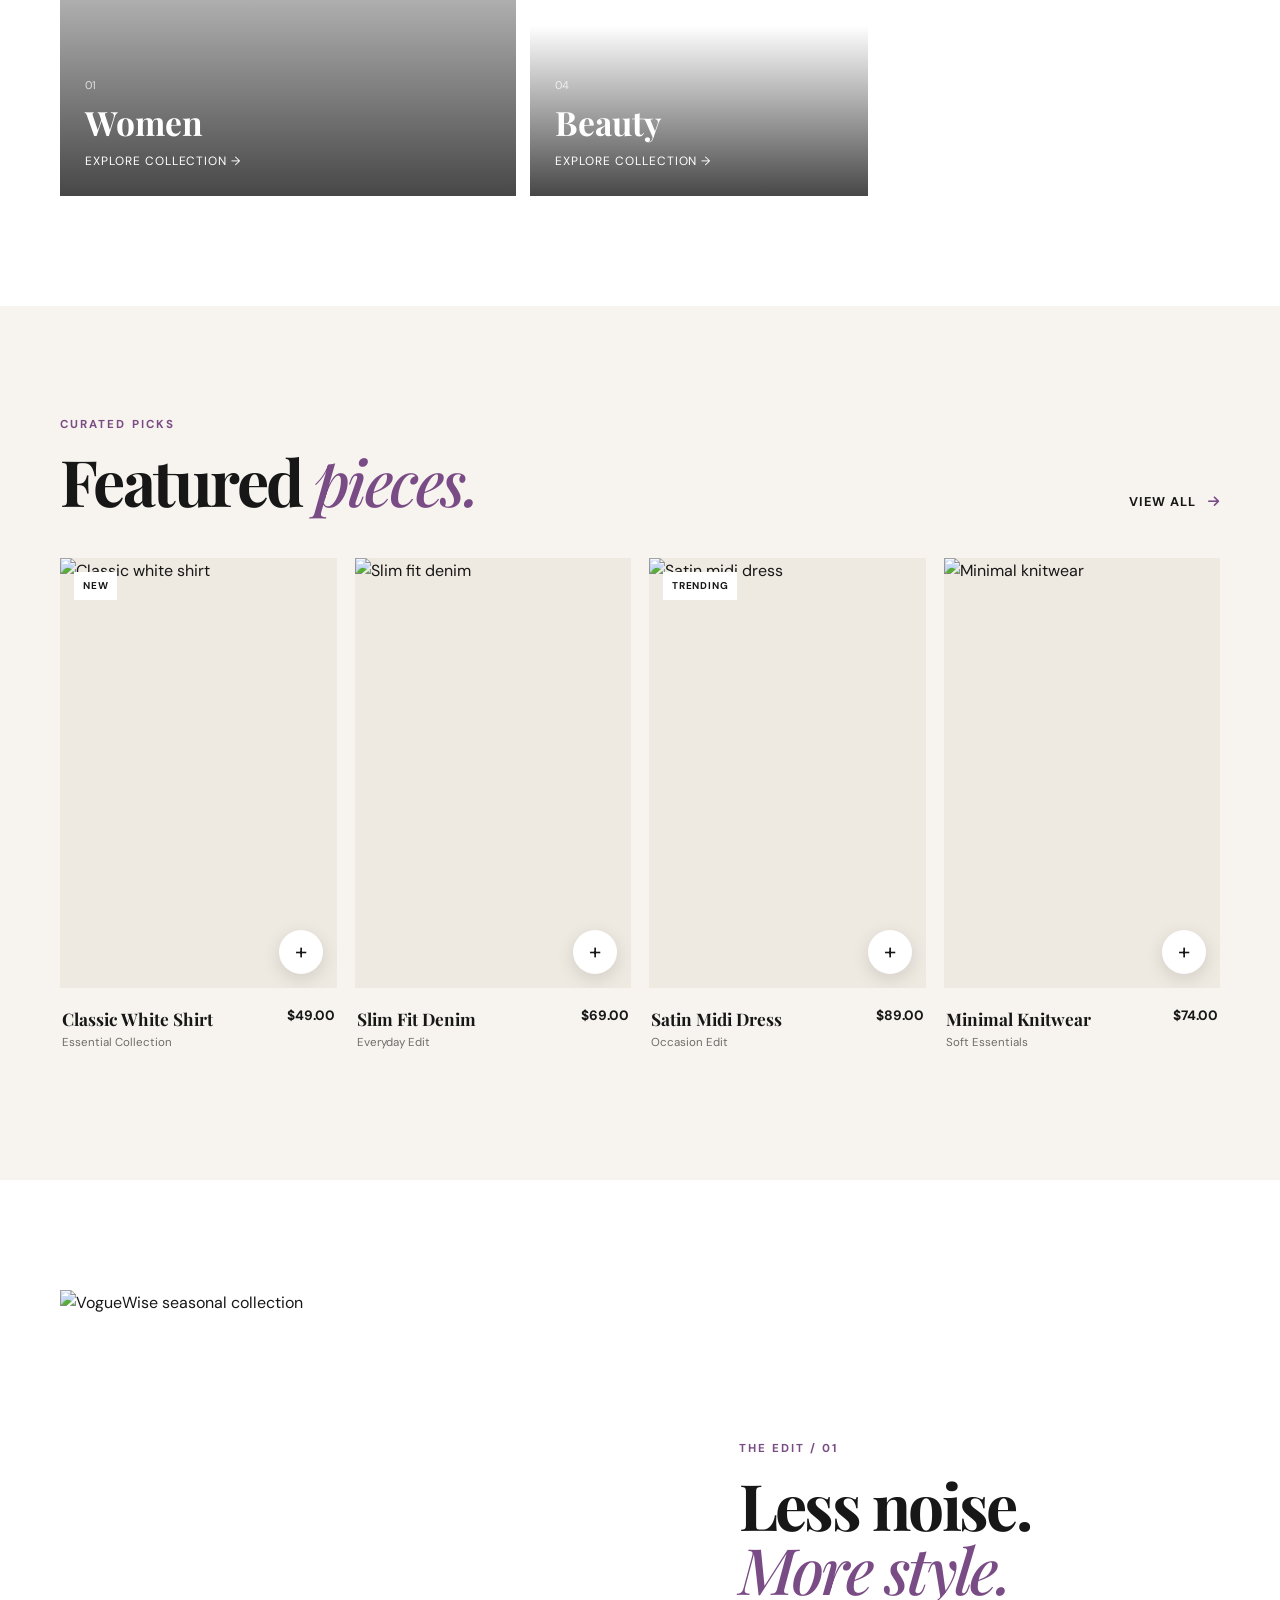
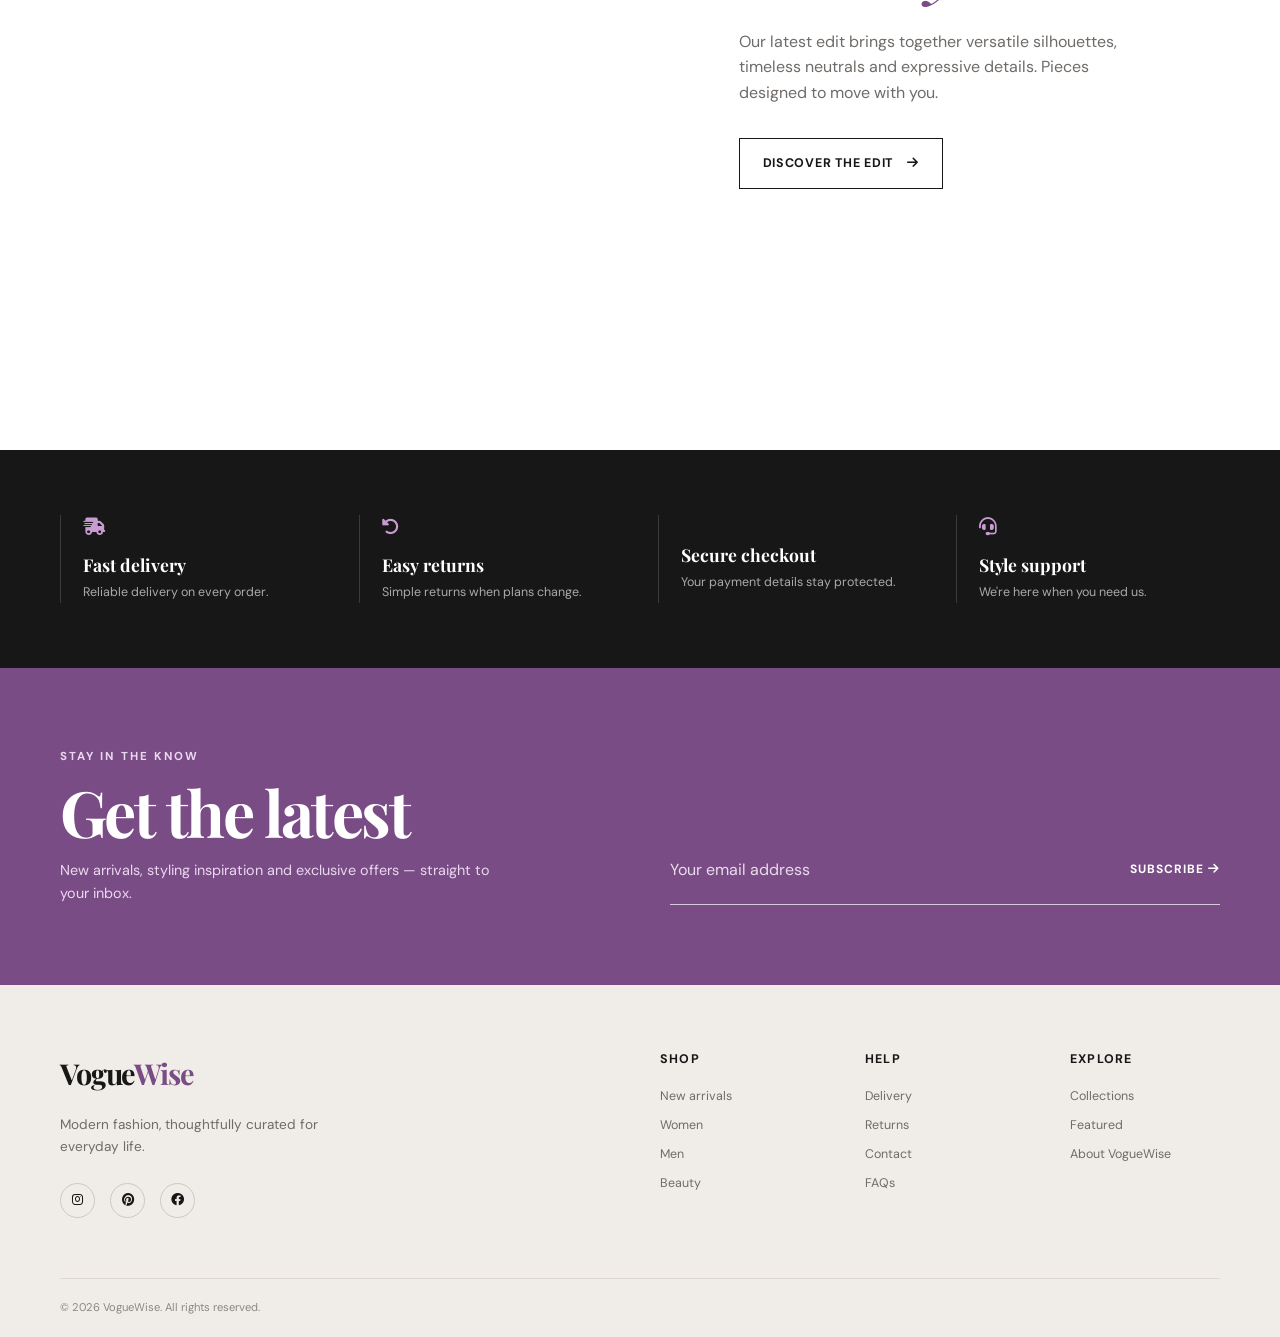
==== commit 46204448: "Fix VogueWise homepage cart" ====
--- a/index.html
+++ b/index.html
@@ -175,8 +175,7 @@
       </div>
     </section>
 
-
-    <!-- Featured Products -->
+    
     <section class="products section" id="featured">
 
       <div class="container">
@@ -198,6 +197,8 @@
 
         <div class="product-grid">
 
+          <!-- Classic White Shirt -->
+
           <article class="product-card">
 
             <div class="product-image">
@@ -209,6 +210,8 @@
 
               <button
                 class="quick-add"
+                type="button"
+                data-product-id="1"
                 aria-label="Add Classic White Shirt to cart"
               >
                 +
@@ -232,6 +235,8 @@
           </article>
 
 
+          <!-- Slim Fit Denim -->
+
           <article class="product-card">
 
             <div class="product-image">
@@ -243,6 +248,8 @@
 
               <button
                 class="quick-add"
+                type="button"
+                data-product-id="2"
                 aria-label="Add Slim Fit Denim to cart"
               >
                 +
@@ -264,6 +271,8 @@
           </article>
 
 
+          <!-- Satin Midi Dress -->
+
           <article class="product-card">
 
             <div class="product-image">
@@ -275,6 +284,8 @@
 
               <button
                 class="quick-add"
+                type="button"
+                data-product-id="3"
                 aria-label="Add Satin Midi Dress to cart"
               >
                 +
@@ -298,6 +309,8 @@
           </article>
 
 
+          <!-- Minimal Knitwear -->
+
           <article class="product-card">
 
             <div class="product-image">
@@ -309,6 +322,8 @@
 
               <button
                 class="quick-add"
+                type="button"
+                data-product-id="4"
                 aria-label="Add Minimal Knitwear to cart"
               >
                 +
@@ -330,9 +345,13 @@
           </article>
 
         </div>
-      </div>
+
+      </div>
+
     </section>
 
+
+    
 
     <!-- Editorial -->
     <section class="editorial section container" id="collections">
@@ -658,23 +677,6 @@
     });
 
 
-    document.querySelectorAll('.quick-add').forEach((button, index) => {
-
-      button.addEventListener('click', () => {
-
-        addToCart(index + 1);
-
-        button.textContent = '✓';
-
-        setTimeout(() => {
-          button.textContent = '+';
-        }, 900);
-
-      });
-
-    });
-
-
     document.querySelector('.subscribe-form').addEventListener(
       'submit',
       (event) => {
@@ -697,4 +699,4 @@
   <script src="js/script.js"></script>
 
 </body>
-</html>+</html>
--- a/css/fashion.css
+++ b/css/fashion.css
@@ -0,0 +1,1249 @@
+* {
+  margin: 0;
+  padding: 0;
+  box-sizing: border-box;
+}
+
+:root {
+  --ink: #171717;
+  --muted: #6f6b68;
+  --cream: #f7f4ef;
+  --warm: #eee9e1;
+  --white: #ffffff;
+  --accent: #7a4c86;
+  --accent-light: #ead9ee;
+  --line: #ddd7cf;
+  --body-font: "DM Sans", sans-serif;
+  --heading-font: "Playfair Display", serif;
+  --container: 1160px;
+}
+
+html {
+  scroll-behavior: smooth;
+}
+
+body {
+  font-family: var(--body-font);
+  color: var(--ink);
+  background: var(--white);
+  line-height: 1.6;
+}
+
+img {
+  display: block;
+  width: 100%;
+}
+
+button,
+input,
+select,
+textarea {
+  font: inherit;
+}
+
+button {
+  cursor: pointer;
+}
+
+a {
+  color: inherit;
+  text-decoration: none;
+}
+
+.container {
+  width: min(var(--container), calc(100% - 48px));
+  margin-inline: auto;
+}
+
+.section {
+  padding: 110px 0;
+}
+
+.eyebrow {
+  margin-bottom: 14px;
+
+  color: var(--accent);
+
+  font-size: 0.72rem;
+  font-weight: 700;
+  letter-spacing: 0.18em;
+}
+
+h1,
+h2,
+h3,
+.logo {
+  font-family: var(--heading-font);
+}
+
+h1 {
+  font-size: clamp(4rem, 8vw, 7.5rem);
+  line-height: 0.91;
+  font-weight: 600;
+  letter-spacing: -0.055em;
+}
+
+h2 {
+  font-size: clamp(2.6rem, 5vw, 4.5rem);
+  line-height: 1;
+  letter-spacing: -0.04em;
+}
+
+h1 em,
+h2 em {
+  color: var(--accent);
+  font-weight: 500;
+}
+
+/* =========================
+   HEADER
+========================= */
+
+.site-header {
+  position: sticky;
+  top: 0;
+  z-index: 100;
+
+  background: rgba(255, 255, 255, 0.94);
+
+  backdrop-filter: blur(12px);
+
+  border-bottom: 1px solid rgba(0, 0, 0, 0.07);
+}
+
+.nav {
+  height: 78px;
+
+  display: flex;
+  align-items: center;
+  justify-content: space-between;
+
+  gap: 30px;
+}
+
+.logo {
+  font-size: 1.8rem;
+  font-weight: 700;
+  letter-spacing: -0.04em;
+}
+
+.logo span {
+  color: var(--accent);
+}
+
+.nav-links {
+  display: flex;
+  gap: 34px;
+
+  list-style: none;
+}
+
+.nav-links a {
+  font-size: 0.86rem;
+  font-weight: 600;
+
+  transition: color 0.2s ease;
+}
+
+.nav-links a:hover {
+  color: var(--accent);
+}
+
+.nav-actions {
+  display: flex;
+  gap: 18px;
+}
+
+.nav-actions button,
+.menu-toggle {
+  position: relative;
+
+  border: 0;
+  background: none;
+
+  color: var(--ink);
+
+  font-size: 1rem;
+}
+
+.cart-count {
+  position: absolute;
+  top: -9px;
+  right: -9px;
+
+  width: 16px;
+  height: 16px;
+
+  display: grid;
+  place-items: center;
+
+  border-radius: 50%;
+
+  background: var(--accent);
+  color: var(--white);
+
+  font-size: 0.6rem;
+}
+
+.menu-toggle {
+  display: none;
+}
+
+/* =========================
+   HERO
+========================= */
+
+.hero {
+  min-height: calc(100vh - 78px);
+
+  display: flex;
+  align-items: center;
+
+  padding: 65px 0;
+
+  background: var(--cream);
+}
+
+.hero-content {
+  display: grid;
+  grid-template-columns: 0.9fr 1.1fr;
+  align-items: center;
+
+  gap: 70px;
+}
+
+.hero-copy {
+  padding-left: 20px;
+}
+
+.hero-description {
+  max-width: 470px;
+
+  margin: 28px 0 34px;
+
+  color: var(--muted);
+
+  font-size: 1rem;
+}
+
+.hero-image {
+  position: relative;
+
+  height: min(720px, 78vh);
+
+  overflow: hidden;
+}
+
+.hero-image img {
+  height: 100%;
+  object-fit: cover;
+}
+
+.hero-tag {
+  position: absolute;
+  bottom: 22px;
+  left: 22px;
+
+  display: flex;
+  align-items: center;
+
+  gap: 14px;
+
+  padding: 16px 20px;
+
+  background: rgba(255, 255, 255, 0.93);
+}
+
+.hero-tag span {
+  color: var(--accent);
+
+  font-size: 0.75rem;
+  font-weight: 700;
+}
+
+.hero-tag p {
+  font-size: 0.75rem;
+  line-height: 1.3;
+  letter-spacing: 0.1em;
+  text-transform: uppercase;
+}
+
+/* =========================
+   BUTTONS
+========================= */
+
+.button {
+  display: inline-flex;
+  align-items: center;
+
+  gap: 14px;
+
+  padding: 15px 23px;
+
+  font-size: 0.78rem;
+  font-weight: 700;
+  letter-spacing: 0.06em;
+  text-transform: uppercase;
+
+  transition: 0.25s ease;
+}
+
+.button-dark {
+  background: var(--ink);
+  color: var(--white);
+}
+
+.button-dark:hover {
+  background: var(--accent);
+
+  transform: translateY(-2px);
+}
+
+.button-outline {
+  border: 1px solid var(--ink);
+}
+
+.button-outline:hover {
+  background: var(--ink);
+  color: var(--white);
+}
+
+/* =========================
+   SECTION HEADING
+========================= */
+
+.section-heading {
+  display: flex;
+  align-items: flex-end;
+  justify-content: space-between;
+
+  gap: 30px;
+
+  margin-bottom: 45px;
+}
+
+.section-heading > p {
+  max-width: 340px;
+
+  color: var(--muted);
+
+  font-size: 0.92rem;
+}
+
+.text-link {
+  flex-shrink: 0;
+
+  font-size: 0.8rem;
+  font-weight: 700;
+  letter-spacing: 0.08em;
+  text-transform: uppercase;
+}
+
+.text-link i {
+  margin-left: 8px;
+
+  color: var(--accent);
+}
+
+/* =========================
+   CATEGORIES
+========================= */
+
+.category-grid {
+  display: grid;
+
+  grid-template-columns: 1.35fr 1fr 1fr;
+  grid-template-rows: 310px 310px;
+
+  gap: 14px;
+}
+
+.category-card {
+  position: relative;
+
+  overflow: hidden;
+}
+
+.category-large {
+  grid-row: span 2;
+}
+
+.category-card img {
+  height: 100%;
+
+  object-fit: cover;
+
+  transition: transform 0.6s ease;
+}
+
+.category-card:hover img {
+  transform: scale(1.045);
+}
+
+.category-overlay {
+  position: absolute;
+  inset: 0;
+
+  display: flex;
+  flex-direction: column;
+  justify-content: flex-end;
+
+  padding: 25px;
+
+  color: var(--white);
+
+  background: linear-gradient(
+    transparent 45%,
+    rgba(0, 0, 0, 0.72)
+  );
+}
+
+.category-overlay span {
+  font-size: 0.7rem;
+  opacity: 0.75;
+}
+
+.category-overlay h3 {
+  margin: 2px 0;
+
+  font-size: 2.1rem;
+}
+
+.category-overlay p {
+  font-size: 0.75rem;
+
+  letter-spacing: 0.08em;
+  text-transform: uppercase;
+}
+
+/* =========================
+   PRODUCTS
+========================= */
+
+.products {
+  background: var(--cream);
+}
+
+.product-grid {
+  display: grid;
+
+  grid-template-columns: repeat(4, 1fr);
+
+  gap: 18px;
+}
+
+.product-card {
+  min-width: 0;
+}
+
+.product-image {
+  position: relative;
+
+  height: 430px;
+
+  overflow: hidden;
+
+  background: var(--warm);
+}
+
+.product-image img {
+  height: 100%;
+
+  object-fit: cover;
+
+  transition: transform 0.5s ease;
+}
+
+.product-card:hover .product-image img {
+  transform: scale(1.035);
+}
+
+.quick-add {
+  position: absolute;
+  right: 14px;
+  bottom: 14px;
+
+  width: 44px;
+  height: 44px;
+
+  display: grid;
+  place-items: center;
+
+  border: 0;
+  border-radius: 50%;
+
+  background: var(--white);
+  color: var(--ink);
+
+  font-size: 1.4rem;
+
+  box-shadow: 0 5px 18px rgba(0, 0, 0, 0.12);
+
+  transition: 0.2s ease;
+}
+
+.quick-add:hover {
+  background: var(--accent);
+  color: var(--white);
+
+  transform: translateY(-2px);
+}
+
+.product-label {
+  position: absolute;
+  top: 14px;
+  left: 14px;
+
+  padding: 6px 9px;
+
+  background: var(--white);
+
+  font-size: 0.62rem;
+  font-weight: 700;
+  letter-spacing: 0.08em;
+}
+
+.product-info {
+  display: flex;
+  justify-content: space-between;
+
+  gap: 15px;
+
+  padding: 17px 2px;
+}
+
+.product-info h3 {
+  font-size: 1.08rem;
+}
+
+.product-info p {
+  margin-top: 2px;
+
+  color: var(--muted);
+
+  font-size: 0.72rem;
+}
+
+.product-info strong {
+  flex-shrink: 0;
+
+  font-size: 0.85rem;
+}
+
+/* =========================
+   EDITORIAL
+========================= */
+
+.editorial {
+  display: grid;
+
+  grid-template-columns: 1.1fr 0.9fr;
+
+  align-items: center;
+
+  gap: 90px;
+}
+
+.editorial-image {
+  height: 650px;
+
+  overflow: hidden;
+}
+
+.editorial-image img {
+  height: 100%;
+
+  object-fit: cover;
+}
+
+.editorial-copy p:not(.eyebrow) {
+  max-width: 420px;
+
+  margin: 28px 0 32px;
+
+  color: var(--muted);
+}
+
+/* =========================
+   SERVICES
+========================= */
+
+.services {
+  padding: 65px 0;
+
+  background: var(--ink);
+
+  color: var(--white);
+}
+
+.service-grid {
+  display: grid;
+
+  grid-template-columns: repeat(4, 1fr);
+
+  gap: 35px;
+}
+
+.service-grid div {
+  padding-left: 22px;
+
+  border-left: 1px solid #3b3b3b;
+}
+
+.service-grid i {
+  margin-bottom: 15px;
+
+  color: #c99bd3;
+
+  font-size: 1.1rem;
+}
+
+.service-grid h3 {
+  margin-bottom: 4px;
+
+  font-size: 1.1rem;
+}
+
+.service-grid p {
+  color: #aaa;
+
+  font-size: 0.78rem;
+}
+
+/* =========================
+   NEWSLETTER
+========================= */
+
+.newsletter {
+  padding: 80px 0;
+
+  background: var(--accent);
+
+  color: var(--white);
+}
+
+.newsletter .eyebrow {
+  color: var(--accent-light);
+}
+
+.newsletter-inner {
+  display: grid;
+
+  grid-template-columns: 1fr 1fr;
+
+  align-items: end;
+
+  gap: 60px;
+}
+
+.newsletter h2 {
+  margin-bottom: 15px;
+}
+
+.newsletter-inner > div > p:last-child {
+  max-width: 450px;
+
+  color: var(--accent-light);
+
+  font-size: 0.9rem;
+}
+
+.subscribe-form {
+  display: flex;
+
+  padding-bottom: 10px;
+
+  border-bottom: 1px solid rgba(255, 255, 255, 0.7);
+}
+
+.subscribe-form input {
+  flex: 1;
+
+  min-width: 0;
+
+  padding: 12px 0;
+
+  border: 0;
+  outline: 0;
+
+  background: transparent;
+
+  color: var(--white);
+}
+
+.subscribe-form input::placeholder {
+  color: #e8ddea;
+}
+
+.subscribe-form button {
+  border: 0;
+
+  background: none;
+
+  color: var(--white);
+
+  font-size: 0.75rem;
+  font-weight: 700;
+  letter-spacing: 0.08em;
+  text-transform: uppercase;
+}
+
+/* =========================
+   FOOTER
+========================= */
+
+footer {
+  padding: 65px 0 0;
+
+  background: #f0ede8;
+}
+
+.footer-main {
+  display: flex;
+  justify-content: space-between;
+
+  gap: 60px;
+
+  padding-bottom: 60px;
+}
+
+.footer-brand {
+  max-width: 300px;
+}
+
+.footer-brand > p {
+  margin: 18px 0 25px;
+
+  color: var(--muted);
+
+  font-size: 0.85rem;
+}
+
+.social-links {
+  display: flex;
+
+  gap: 15px;
+}
+
+.social-links a {
+  width: 35px;
+  height: 35px;
+
+  display: grid;
+  place-items: center;
+
+  border: 1px solid #cfc8bf;
+  border-radius: 50%;
+
+  font-size: 0.8rem;
+
+  transition: 0.2s ease;
+}
+
+.social-links a:hover {
+  border-color: var(--ink);
+
+  background: var(--ink);
+
+  color: var(--white);
+}
+
+.footer-links {
+  display: grid;
+
+  grid-template-columns: repeat(3, 150px);
+
+  gap: 55px;
+}
+
+.footer-links h3 {
+  margin-bottom: 17px;
+
+  font-family: var(--body-font);
+
+  font-size: 0.78rem;
+  letter-spacing: 0.1em;
+  text-transform: uppercase;
+}
+
+.footer-links a {
+  display: block;
+
+  margin: 9px 0;
+
+  color: var(--muted);
+
+  font-size: 0.78rem;
+}
+
+.footer-links a:hover {
+  color: var(--accent);
+}
+
+.footer-bottom {
+  display: flex;
+  justify-content: space-between;
+
+  padding: 20px 0;
+
+  border-top: 1px solid var(--line);
+
+  color: #888;
+
+  font-size: 0.7rem;
+}
+
+/* =========================
+   CART DRAWER
+========================= */
+
+.cart-overlay {
+  position: fixed;
+  inset: 0;
+  z-index: 1100;
+  background: rgba(0, 0, 0, 0.4);
+
+  opacity: 0;
+  visibility: hidden;
+
+  transition: opacity 0.25s ease,
+              visibility 0.25s ease;
+}
+
+.cart-overlay.open {
+  opacity: 1;
+  visibility: visible;
+}
+
+.cart-drawer {
+  position: fixed;
+  top: 0;
+  right: 0;
+  z-index: 1200;
+
+  width: 430px;
+  max-width: 100%;
+  height: 100vh;
+
+  display: flex;
+  flex-direction: column;
+
+  background: var(--white);
+
+  transform: translateX(100%);
+  transition: transform 0.3s ease;
+
+  box-shadow: -10px 0 30px rgba(0, 0, 0, 0.12);
+}
+
+.cart-drawer.open {
+  transform: translateX(0);
+}
+
+/* CART HEADER */
+
+.cart-header {
+  flex-shrink: 0;
+
+  display: flex;
+  align-items: flex-start;
+  justify-content: space-between;
+
+  gap: 20px;
+
+  padding: 28px;
+
+  border-bottom: 1px solid var(--line);
+}
+
+.cart-header h2 {
+  margin: 0;
+
+  font-family: var(--heading-font);
+  font-size: 2rem;
+  line-height: 1.1;
+}
+
+.cart-header .eyebrow {
+  margin-bottom: 6px;
+}
+
+.cart-close {
+  width: 40px;
+  height: 40px;
+
+  flex-shrink: 0;
+
+  display: grid;
+  place-items: center;
+
+  padding: 0;
+
+  border: 0;
+  background: var(--cream);
+  color: var(--ink);
+
+  cursor: pointer;
+
+  transition: background 0.2s ease,
+              color 0.2s ease;
+}
+
+.cart-close:hover {
+  background: var(--ink);
+  color: var(--white);
+}
+
+/* CART ITEMS AREA */
+
+.cart-items {
+  flex: 1;
+  min-height: 0;
+
+  display: flex;
+  flex-direction: column;
+
+  overflow-y: auto;
+
+  padding: 0 28px 20px;
+}
+
+/* INDIVIDUAL CART ITEM */
+
+.cart-item {
+  display: grid;
+
+  grid-template-columns: 72px minmax(0, 1fr);
+
+  gap: 16px;
+
+  padding: 20px 0;
+
+  border-bottom: 1px solid var(--line);
+}
+
+/* PRODUCT IMAGE */
+
+.cart-item-image {
+  width: 72px;
+  height: 90px;
+
+  overflow: hidden;
+
+  background: var(--warm);
+}
+
+.cart-item-image img {
+  width: 100%;
+  height: 100%;
+
+  display: block;
+
+  object-fit: cover;
+}
+
+/* PRODUCT DETAILS */
+
+.cart-item-details {
+  min-width: 0;
+
+  display: flex;
+  flex-direction: column;
+
+  justify-content: space-between;
+
+  min-height: 90px;
+}
+
+/* NAME + REMOVE */
+
+.cart-item-top {
+  display: flex;
+
+  align-items: flex-start;
+  justify-content: space-between;
+
+  gap: 12px;
+}
+
+.cart-item-top h3 {
+  margin: 0;
+
+  font-family: var(--heading-font);
+
+  font-size: 1rem;
+  font-weight: 500;
+
+  line-height: 1.25;
+}
+
+.cart-item-top p {
+  margin: 5px 0 0;
+
+  color: var(--muted);
+
+  font-size: 0.72rem;
+  line-height: 1.3;
+}
+
+/* REMOVE BUTTON */
+
+.cart-item-remove {
+  width: 26px;
+  height: 26px;
+
+  flex-shrink: 0;
+
+  display: grid;
+  place-items: center;
+
+  padding: 0;
+
+  border: 0;
+
+  background: transparent;
+
+  color: var(--muted);
+
+  cursor: pointer;
+
+  font-size: 0.75rem;
+
+  transition: color 0.2s ease;
+}
+
+.cart-item-remove:hover {
+  color: var(--accent);
+}
+
+/* BOTTOM ROW */
+
+.cart-item-bottom {
+  display: flex;
+
+  align-items: center;
+  justify-content: space-between;
+
+  gap: 15px;
+
+  margin-top: 12px;
+}
+
+.cart-item-bottom strong {
+  flex-shrink: 0;
+
+  color: var(--ink);
+
+  font-size: 0.85rem;
+  font-weight: 700;
+}
+
+/* QUANTITY */
+
+.quantity-control {
+  display: inline-flex;
+
+  align-items: center;
+
+  height: 30px;
+
+  border: 1px solid var(--line);
+
+  background: var(--white);
+}
+
+.quantity-control span {
+  width: 30px;
+
+  display: grid;
+  place-items: center;
+
+  color: var(--ink);
+
+  font-size: 0.75rem;
+  font-weight: 600;
+}
+
+.quantity-button {
+  width: 30px;
+  height: 30px;
+
+  display: grid;
+  place-items: center;
+
+  padding: 0;
+
+  border: 0;
+
+  background: transparent;
+
+  color: var(--ink);
+
+  cursor: pointer;
+
+  font-size: 0.65rem;
+
+  transition: background 0.2s ease;
+}
+
+.quantity-button:hover {
+  background: var(--cream);
+}
+
+/* EMPTY CART */
+
+.cart-empty {
+  flex: 1;
+
+  display: none;
+
+  align-items: center;
+  justify-content: center;
+
+  flex-direction: column;
+
+  padding: 40px 28px;
+
+  text-align: center;
+}
+
+.cart-empty.show {
+  display: flex;
+}
+
+.cart-empty i {
+  margin-bottom: 20px;
+
+  color: var(--accent);
+
+  font-size: 2rem;
+}
+
+.cart-empty h3 {
+  margin: 0 0 8px;
+
+  font-family: var(--heading-font);
+
+  font-size: 1.5rem;
+}
+
+.cart-empty p {
+  max-width: 280px;
+
+  margin: 0 0 25px;
+
+  color: var(--muted);
+
+  font-size: 0.85rem;
+  line-height: 1.6;
+}
+
+/* CART FOOTER */
+
+.cart-footer {
+  flex-shrink: 0;
+
+  padding: 22px 28px;
+
+  border-top: 1px solid var(--line);
+
+  background: var(--white);
+}
+
+.cart-total {
+  display: flex;
+
+  align-items: center;
+  justify-content: space-between;
+
+  gap: 20px;
+
+  margin-bottom: 18px;
+
+  color: var(--ink);
+
+  font-size: 0.85rem;
+}
+
+.cart-total strong {
+  font-size: 1rem;
+}
+
+.checkout-button {
+  width: 100%;
+
+  display: flex;
+  align-items: center;
+  justify-content: center;
+
+  gap: 10px;
+}
+
+/* MOBILE */
+
+@media (max-width: 700px) {
+
+  .cart-drawer {
+    width: 100%;
+  }
+
+  .cart-header {
+    padding: 22px 20px;
+  }
+
+  .cart-items {
+    padding: 0 20px 20px;
+  }
+
+  .cart-footer {
+    padding: 20px;
+  }
+
+  .cart-item {
+    grid-template-columns: 64px minmax(0, 1fr);
+
+    gap: 12px;
+
+    padding: 18px 0;
+  }
+
+  .cart-item-image {
+    width: 64px;
+    height: 82px;
+  }
+
+  .cart-item-details {
+    min-height: 82px;
+  }
+
+  .cart-item-top h3 {
+    font-size: 0.92rem;
+  }
+
+}
+
+/* Collections page intro */
+.collections-hero {
+  min-height: 420px;
+  display: flex;
+  align-items: center;
+  position: relative;
+  background-image:
+    linear-gradient(
+      rgba(0, 0, 0, 0.35),
+      rgba(0, 0, 0, 0.35)
+    ),
+    url("https://images.unsplash.com/photo-1483985988355-763728e1935b?auto=format&fit=crop&w=1800&q=85");
+  background-size: cover;
+  background-position: center;
+  color: #fff;
+}
+
+.collections-hero .section-heading {
+  margin: 0;
+}
+
+.collections-hero .eyebrow,
+.collections-hero h1 {
+  color: #fff;
+}
